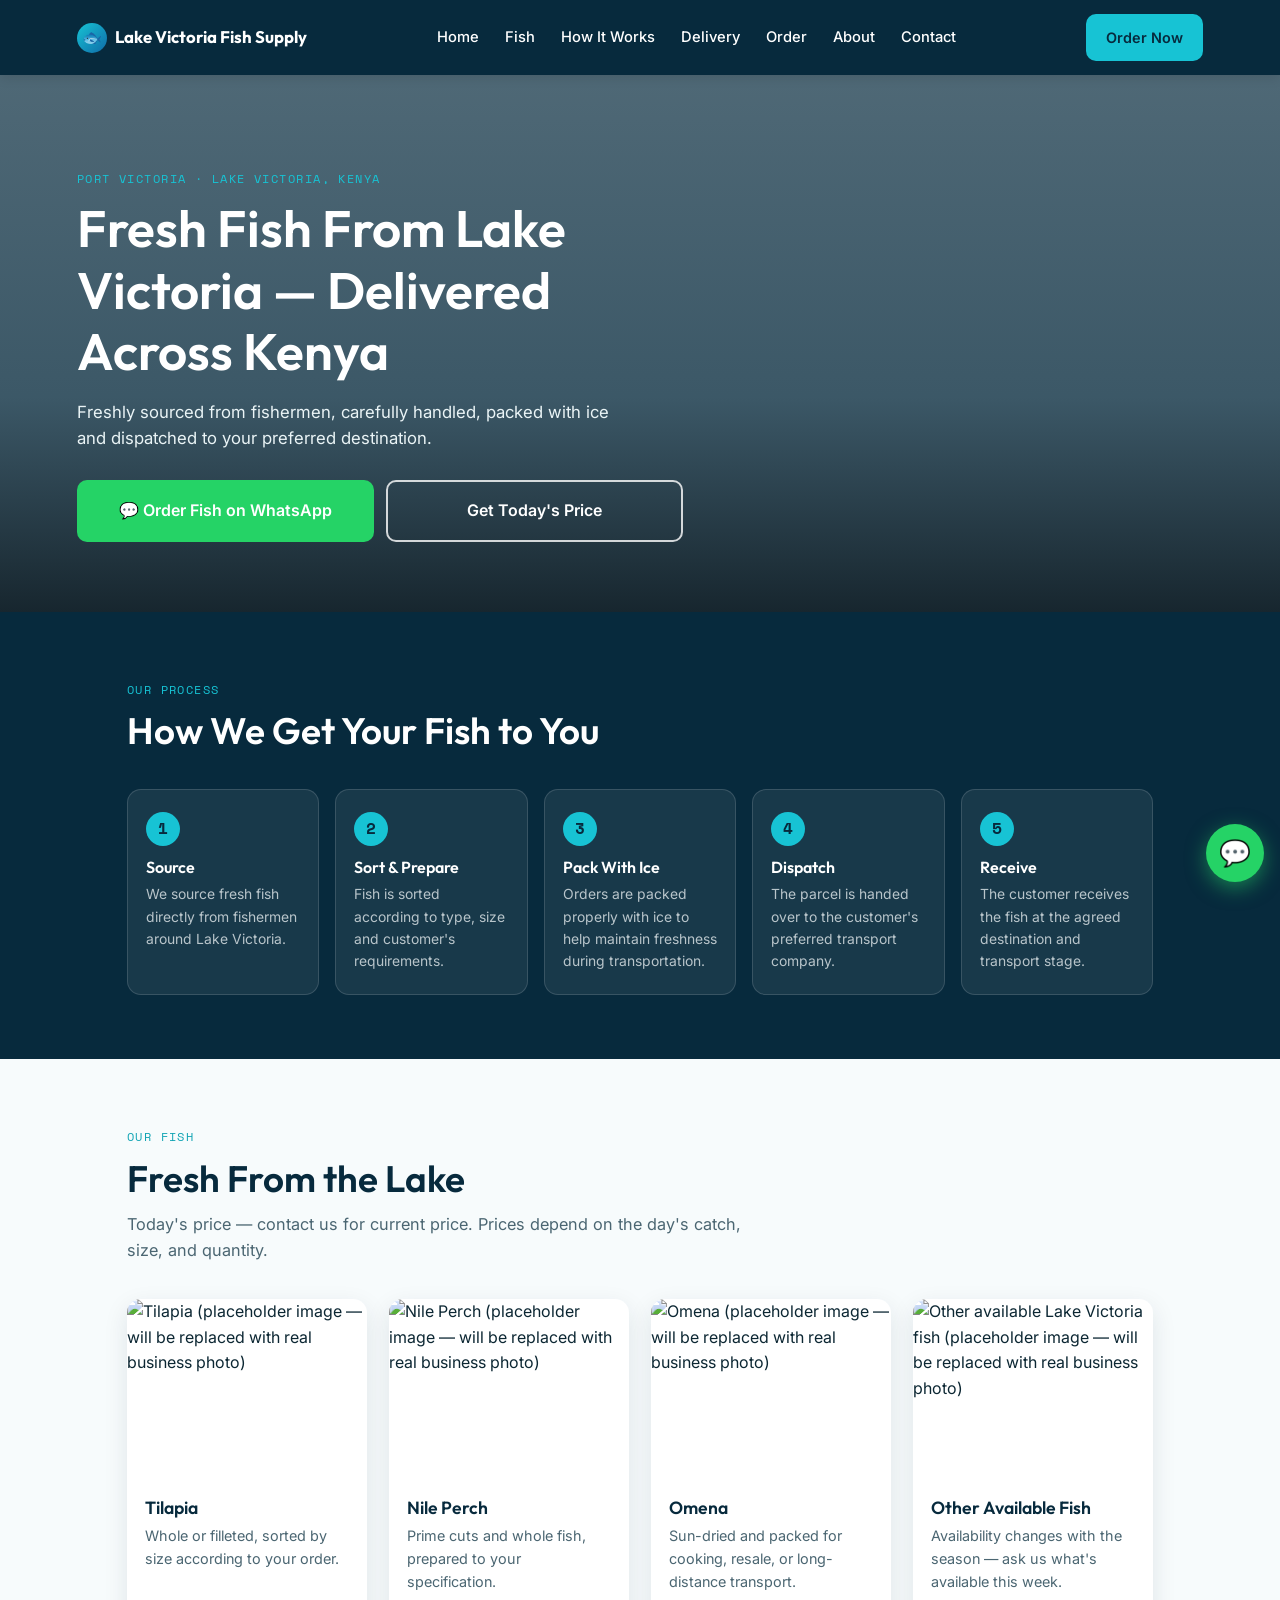
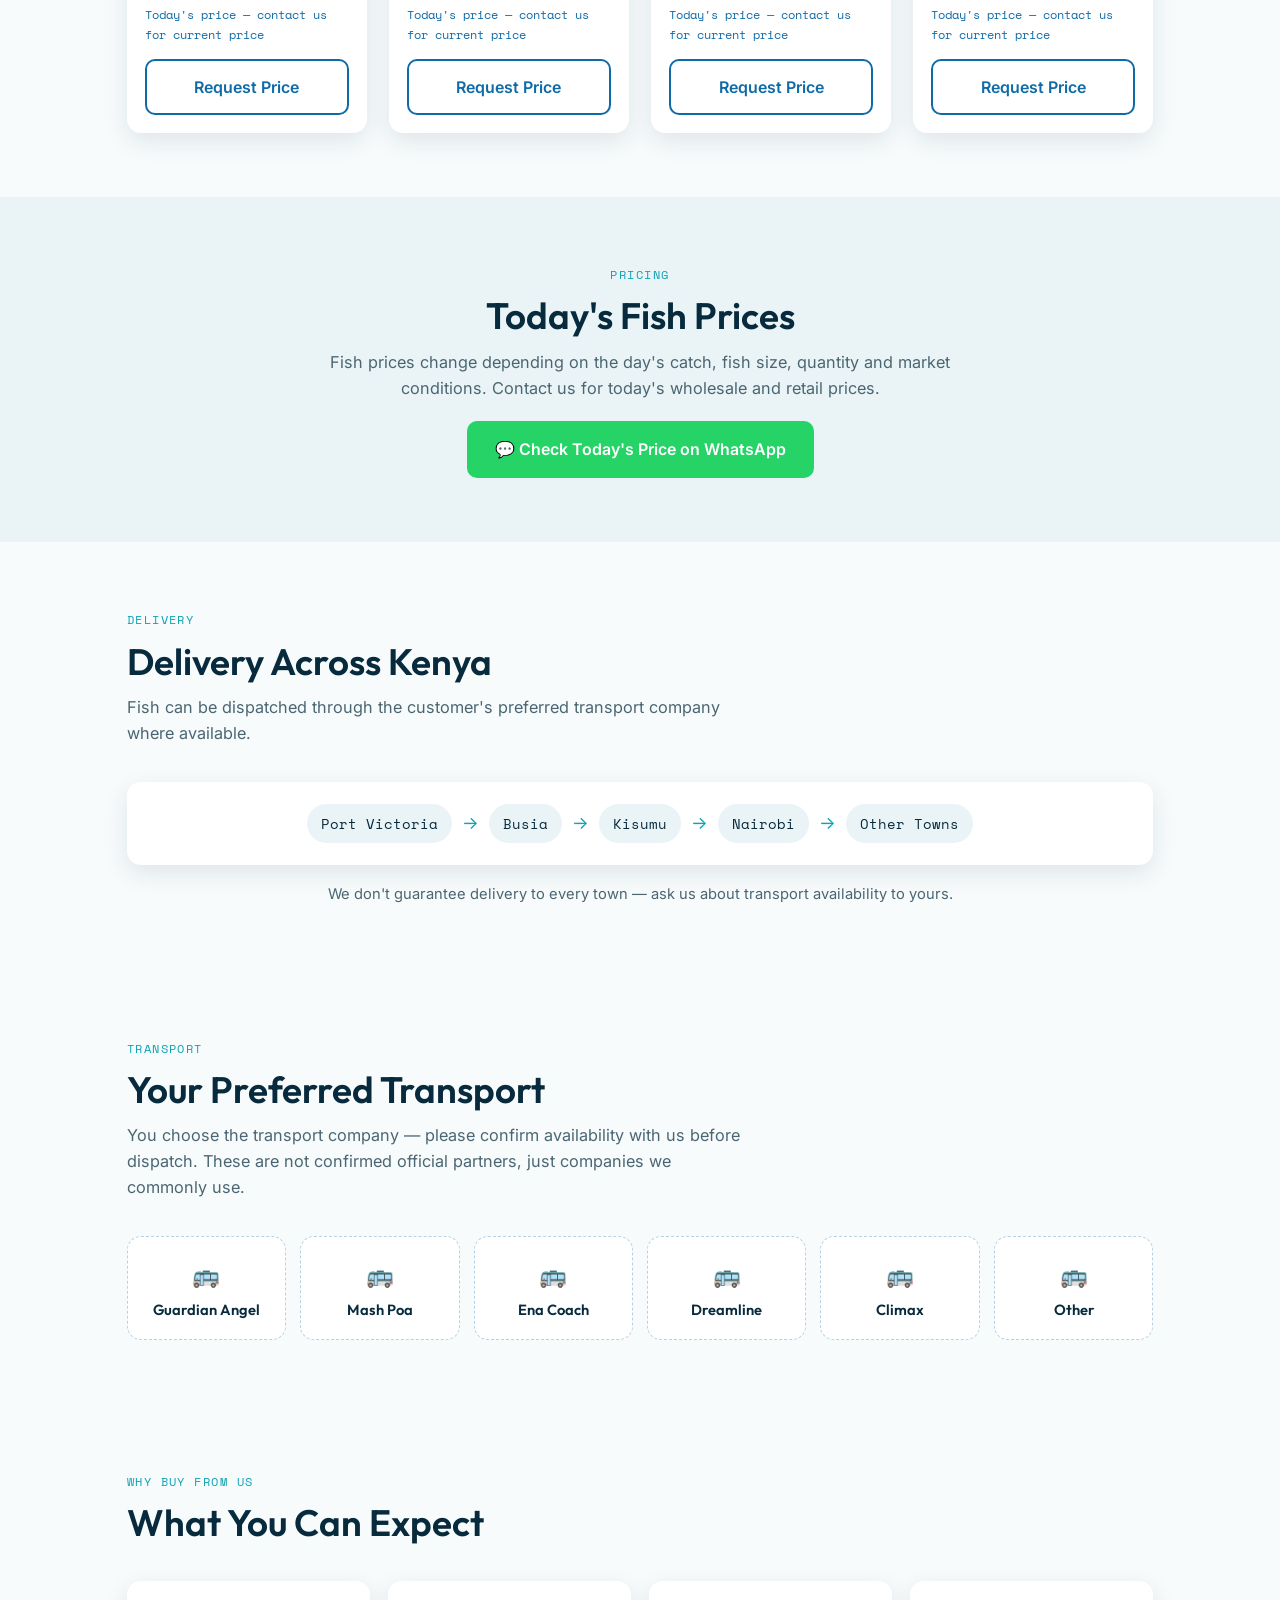
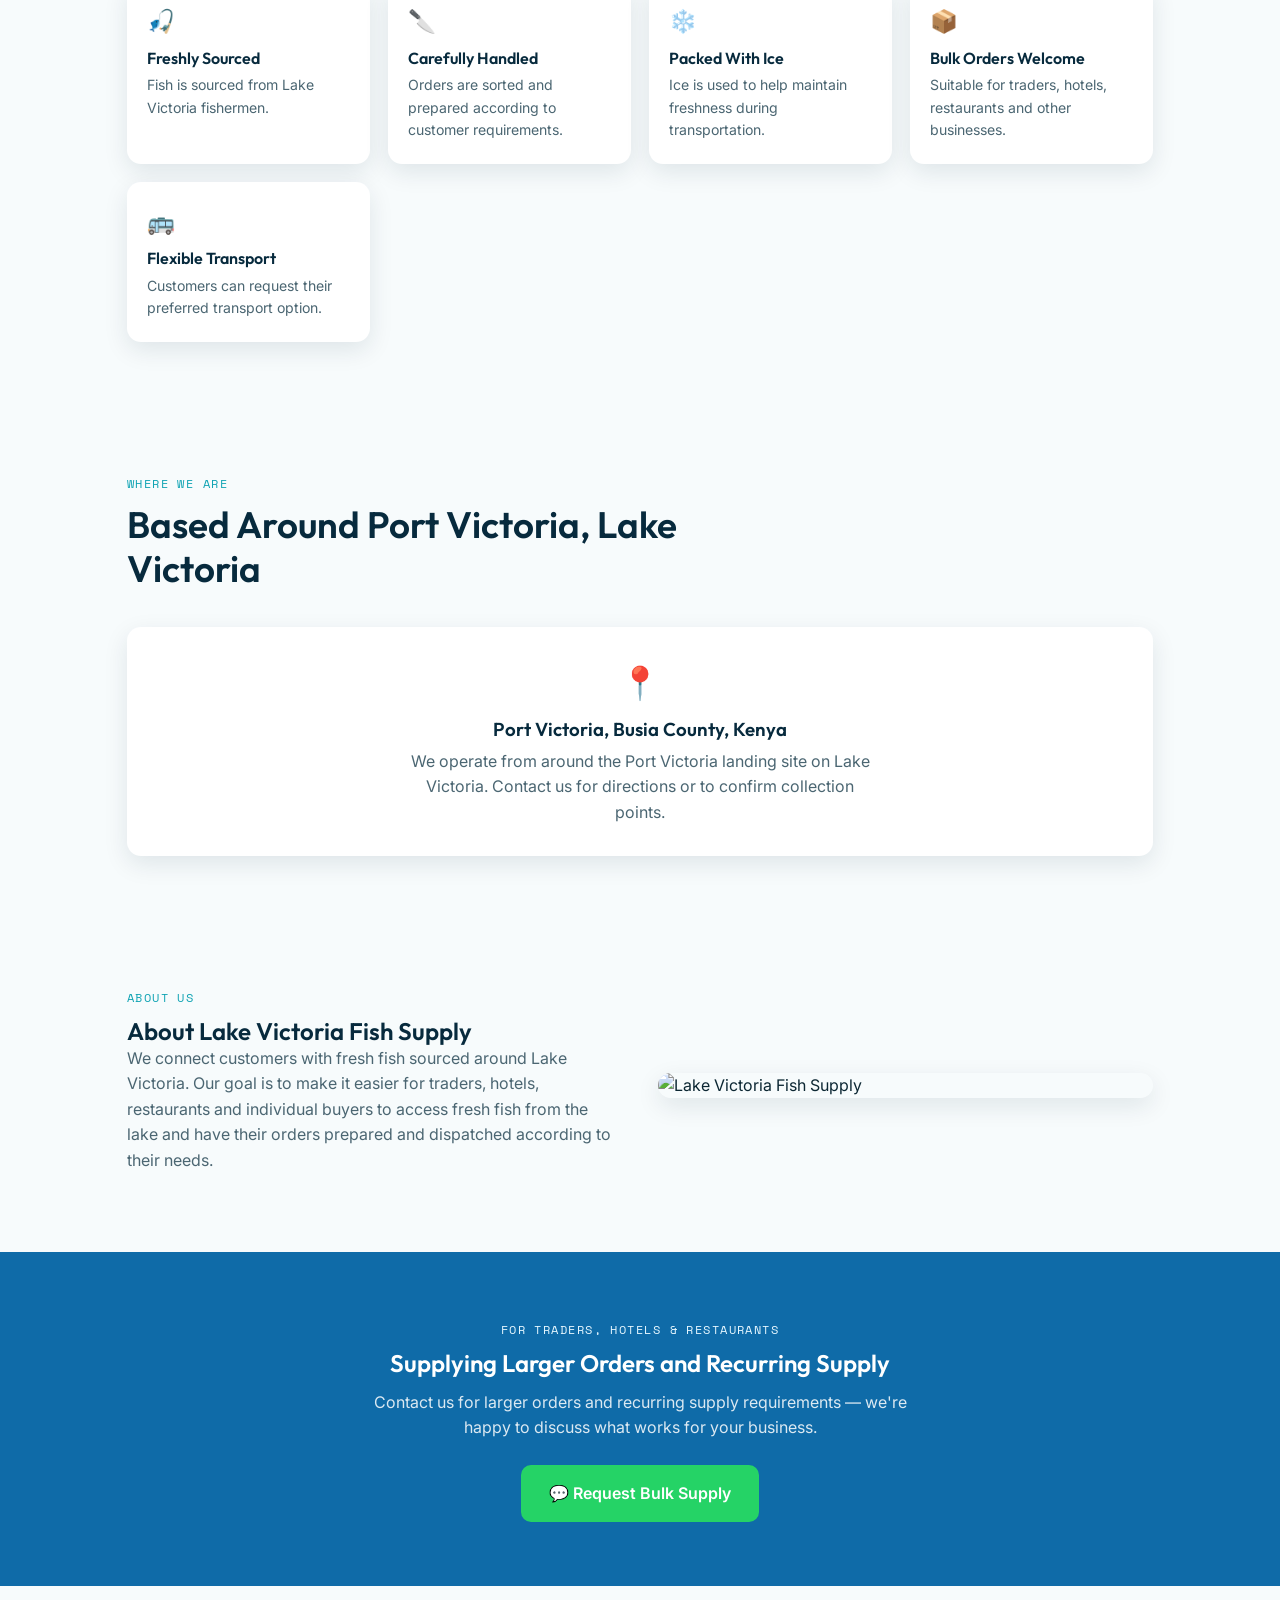
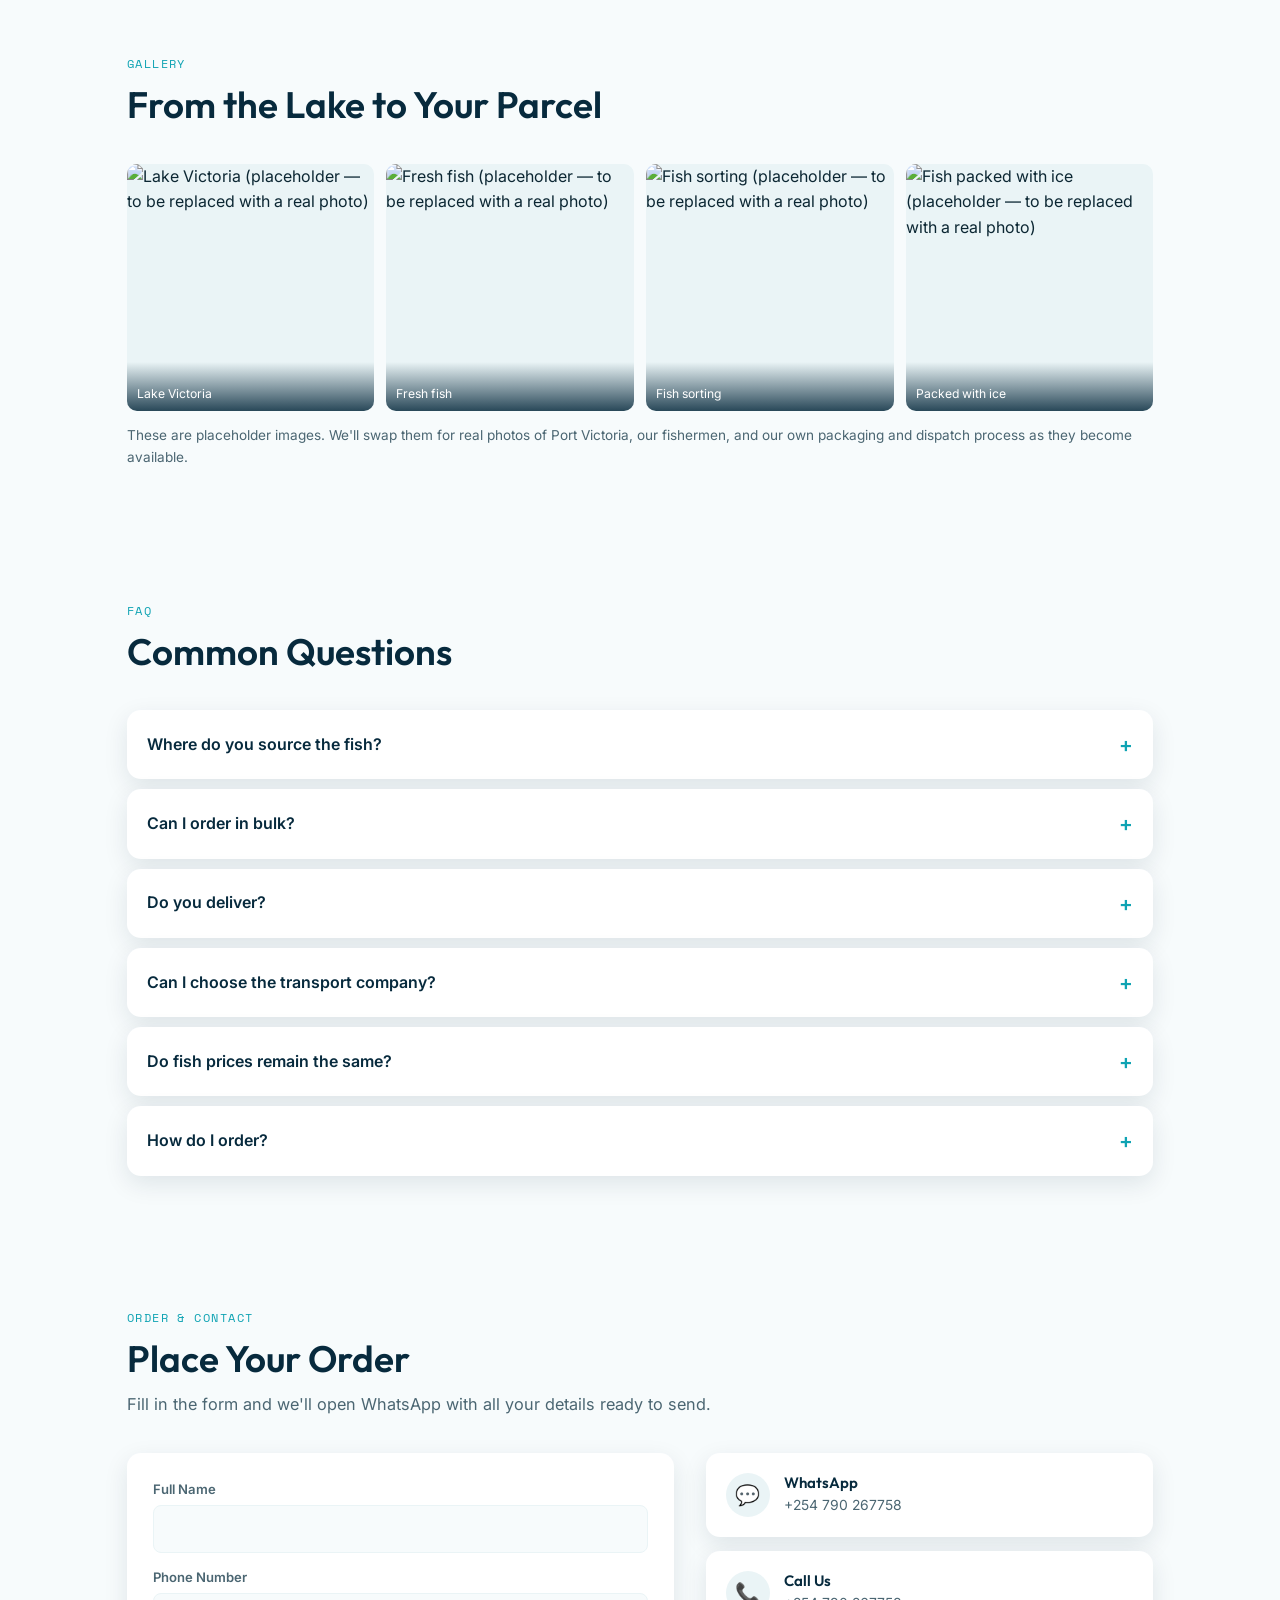
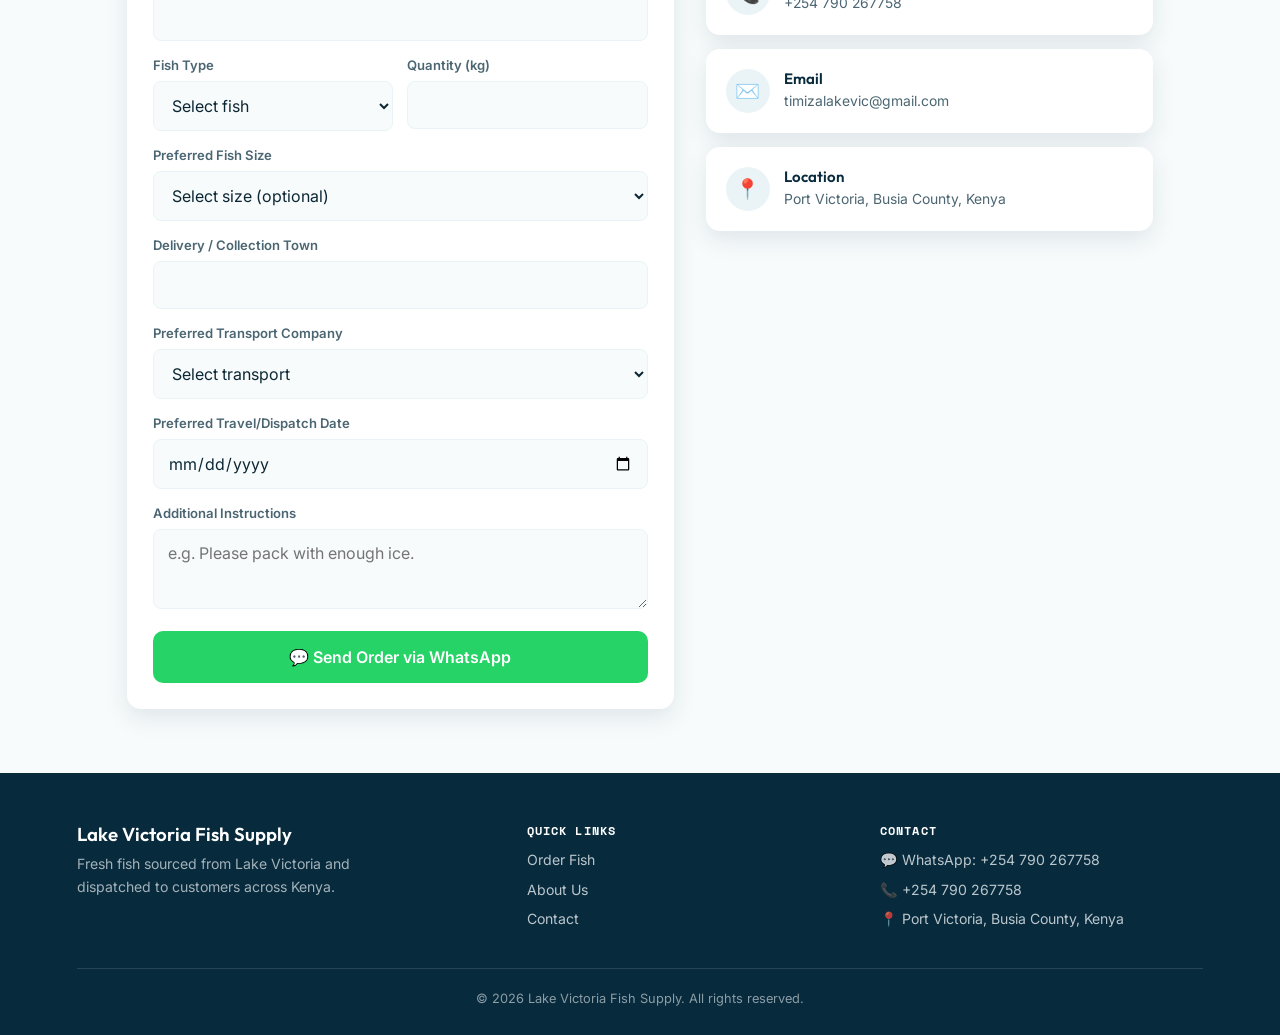
==== index-1.html @ bf79aa71 "Add files via upload" ====
<!DOCTYPE html>
<html lang="en">
<head>
<meta charset="UTF-8">
<meta name="viewport" content="width=device-width, initial-scale=1.0">
<title>Lake Victoria Fish Supply | Fresh Fish Delivered Across Kenya</title>
<meta name="description" content="Fresh fish sourced from Lake Victoria and dispatched to customers, traders, hotels and restaurants across Kenya. Contact us for today's prices and availability.">
<meta name="theme-color" content="#072a3d">
<link rel="preconnect" href="https://fonts.googleapis.com">
<link href="https://fonts.googleapis.com/css2?family=Outfit:wght@500;600;700&family=Inter:wght@400;500;600&family=Space+Mono:wght@400;700&display=swap" rel="stylesheet">
<link rel="stylesheet" href="style.css">
</head>
<body>

<!-- ================= NAV ================= -->
<nav class="nav">
  <a href="#home" class="nav-brand"><span class="logo-mark">🐟</span>Lake Victoria Fish Supply</a>
  <div class="nav-links">
    <a href="#home">Home</a>
    <a href="#fish">Fish</a>
    <a href="#how-it-works">How It Works</a>
    <a href="#delivery">Delivery</a>
    <a href="#order">Order</a>
    <a href="#about">About</a>
    <a href="#contact">Contact</a>
  </div>
  <a href="#order" class="btn btn-primary btn-sm nav-cta">Order Now</a>
  <button class="nav-toggle" aria-label="Open menu">☰</button>
</nav>

<div class="mobile-menu">
  <button class="close-btn" aria-label="Close menu">×</button>
  <a href="#home">Home</a>
  <a href="#fish">Fish</a>
  <a href="#how-it-works">How It Works</a>
  <a href="#delivery">Delivery</a>
  <a href="#order">Order</a>
  <a href="#about">About</a>
  <a href="#contact">Contact</a>
</div>

<!-- ================= HERO ================= -->
<header class="hero" id="home">
  <div class="hero-bg" role="img" aria-label="Fresh fish from Lake Victoria"></div>
  <div class="hero-overlay"></div>
  <div class="hero-content">
    <span class="eyebrow">Port Victoria · Lake Victoria, Kenya</span>
    <h1>Fresh Fish From Lake Victoria — Delivered Across Kenya</h1>
    <p class="sub">Freshly sourced from fishermen, carefully handled, packed with ice and dispatched to your preferred destination.</p>
    <div class="hero-actions">
      <a href="#" class="btn btn-whatsapp" data-wa-message="Hello Lake Victoria Fish Supply, I would like to place an order for fish.">💬 Order Fish on WhatsApp</a>
      <a href="#" class="btn btn-ghost" data-wa-message="Hello Lake Victoria Fish Supply, please share today's fish prices and availability.">Get Today's Price</a>
    </div>
  </div>
</header>

<!-- ================= HOW WE GET YOUR FISH TO YOU ================= -->
<section class="steps-band" id="how-it-works">
  <div class="section">
    <div class="section-head">
      <span class="eyebrow" style="color:#17c3d4">Our Process</span>
      <h2>How We Get Your Fish to You</h2>
    </div>
    <div class="steps-grid">
      <div class="step-card"><span class="step-num mono">1</span><h3>Source</h3><p>We source fresh fish directly from fishermen around Lake Victoria.</p></div>
      <div class="step-card"><span class="step-num mono">2</span><h3>Sort &amp; Prepare</h3><p>Fish is sorted according to type, size and customer's requirements.</p></div>
      <div class="step-card"><span class="step-num mono">3</span><h3>Pack With Ice</h3><p>Orders are packed properly with ice to help maintain freshness during transportation.</p></div>
      <div class="step-card"><span class="step-num mono">4</span><h3>Dispatch</h3><p>The parcel is handed over to the customer's preferred transport company.</p></div>
      <div class="step-card"><span class="step-num mono">5</span><h3>Receive</h3><p>The customer receives the fish at the agreed destination and transport stage.</p></div>
    </div>
  </div>
</section>

<!-- ================= FISH PRODUCTS ================= -->
<section class="section" id="fish">
  <div class="section-head">
    <span class="eyebrow">Our Fish</span>
    <h2>Fresh From the Lake</h2>
    <p>Today's price — contact us for current price. Prices depend on the day's catch, size, and quantity.</p>
  </div>
  <div class="product-grid">

    <article class="product-card">
      <img class="thumb" src="https://commons.wikimedia.org/wiki/Special:FilePath/Tilapia_fish.jpg?width=500" alt="Tilapia (placeholder image — will be replaced with real business photo)" loading="lazy">
      <div class="body">
        <h3>Tilapia</h3>
        <p class="desc">Whole or filleted, sorted by size according to your order.</p>
        <p class="price-note">Today's price — contact us for current price</p>
        <button class="btn btn-outline btn-block" data-request-price="Tilapia">Request Price</button>
      </div>
    </article>

    <article class="product-card">
      <img class="thumb" src="https://images.unsplash.com/photo-1611214774777-3d997a9d0e35?auto=format&fit=crop&w=500&q=70" alt="Nile Perch (placeholder image — will be replaced with real business photo)" loading="lazy">
      <div class="body">
        <h3>Nile Perch</h3>
        <p class="desc">Prime cuts and whole fish, prepared to your specification.</p>
        <p class="price-note">Today's price — contact us for current price</p>
        <button class="btn btn-outline btn-block" data-request-price="Nile Perch">Request Price</button>
      </div>
    </article>

    <article class="product-card">
      <img class="thumb" src="https://images.unsplash.com/photo-1758827986233-6c0259b54fb1?auto=format&fit=crop&w=500&q=70" alt="Omena (placeholder image — will be replaced with real business photo)" loading="lazy">
      <div class="body">
        <h3>Omena</h3>
        <p class="desc">Sun-dried and packed for cooking, resale, or long-distance transport.</p>
        <p class="price-note">Today's price — contact us for current price</p>
        <button class="btn btn-outline btn-block" data-request-price="Omena">Request Price</button>
      </div>
    </article>

    <article class="product-card">
      <img class="thumb" src="https://images.unsplash.com/photo-1554071407-1fb7259a9118?auto=format&fit=crop&w=500&q=70" alt="Other available Lake Victoria fish (placeholder image — will be replaced with real business photo)" loading="lazy">
      <div class="body">
        <h3>Other Available Fish</h3>
        <p class="desc">Availability changes with the season — ask us what's available this week.</p>
        <p class="price-note">Today's price — contact us for current price</p>
        <button class="btn btn-outline btn-block" data-request-price="Other available fish">Request Price</button>
      </div>
    </article>

  </div>
</section>

<!-- ================= TODAY'S PRICE ================= -->
<section class="price-band">
  <div class="section">
    <div class="section-head">
      <span class="eyebrow">Pricing</span>
      <h2>Today's Fish Prices</h2>
      <p>Fish prices change depending on the day's catch, fish size, quantity and market conditions. Contact us for today's wholesale and retail prices.</p>
    </div>
    <a href="#" class="btn btn-whatsapp" data-wa-message="Hello Lake Victoria Fish Supply, please share today's fish prices and availability.">💬 Check Today's Price on WhatsApp</a>
  </div>
</section>

<!-- ================= DELIVERY ================= -->
<section class="section" id="delivery">
  <div class="section-head">
    <span class="eyebrow">Delivery</span>
    <h2>Delivery Across Kenya</h2>
    <p>Fish can be dispatched through the customer's preferred transport company where available.</p>
  </div>
  <div class="route-strip">
    <span class="town">Port Victoria</span><span class="arrow">→</span>
    <span class="town">Busia</span><span class="arrow">→</span>
    <span class="town">Kisumu</span><span class="arrow">→</span>
    <span class="town">Nairobi</span><span class="arrow">→</span>
    <span class="town">Other Towns</span>
  </div>
  <p style="text-align:center; color:var(--ink-soft); font-size:0.92rem;">We don't guarantee delivery to every town — ask us about transport availability to yours.</p>
</section>

<!-- ================= TRANSPORT ================= -->
<section class="section">
  <div class="section-head">
    <span class="eyebrow">Transport</span>
    <h2>Your Preferred Transport</h2>
    <p>You choose the transport company — please confirm availability with us before dispatch. These are not confirmed official partners, just companies we commonly use.</p>
  </div>
  <div class="transport-grid">
    <div class="transport-card"><div class="icon">🚌</div><h4>Guardian Angel</h4></div>
    <div class="transport-card"><div class="icon">🚌</div><h4>Mash Poa</h4></div>
    <div class="transport-card"><div class="icon">🚌</div><h4>Ena Coach</h4></div>
    <div class="transport-card"><div class="icon">🚌</div><h4>Dreamline</h4></div>
    <div class="transport-card"><div class="icon">🚌</div><h4>Climax</h4></div>
    <div class="transport-card"><div class="icon">🚌</div><h4>Other</h4></div>
  </div>
</section>

<!-- ================= WHY BUY FROM US ================= -->
<section class="section">
  <div class="section-head">
    <span class="eyebrow">Why Buy From Us</span>
    <h2>What You Can Expect</h2>
  </div>
  <div class="why-grid">
    <div class="why-card"><div class="icon">🎣</div><h3>Freshly Sourced</h3><p>Fish is sourced from Lake Victoria fishermen.</p></div>
    <div class="why-card"><div class="icon">🔪</div><h3>Carefully Handled</h3><p>Orders are sorted and prepared according to customer requirements.</p></div>
    <div class="why-card"><div class="icon">❄️</div><h3>Packed With Ice</h3><p>Ice is used to help maintain freshness during transportation.</p></div>
    <div class="why-card"><div class="icon">📦</div><h3>Bulk Orders Welcome</h3><p>Suitable for traders, hotels, restaurants and other businesses.</p></div>
    <div class="why-card"><div class="icon">🚌</div><h3>Flexible Transport</h3><p>Customers can request their preferred transport option.</p></div>
  </div>
</section>

<!-- ================= LOCATION ================= -->
<section class="section">
  <div class="section-head">
    <span class="eyebrow">Where We Are</span>
    <h2>Based Around Port Victoria, Lake Victoria</h2>
  </div>
  <div class="location-box">
    <div class="icon">📍</div>
    <h3>Port Victoria, Busia County, Kenya</h3>
    <p>We operate from around the Port Victoria landing site on Lake Victoria. Contact us for directions or to confirm collection points.</p>
  </div>
</section>

<!-- ================= ABOUT ================= -->
<section class="section" id="about">
  <div class="about-grid">
    <div>
      <span class="eyebrow">About Us</span>
      <h2>About Lake Victoria Fish Supply</h2>
      <div class="about-copy">
        <p>We connect customers with fresh fish sourced around Lake Victoria. Our goal is to make it easier for traders, hotels, restaurants and individual buyers to access fresh fish from the lake and have their orders prepared and dispatched according to their needs.</p>
      </div>
    </div>
    <img src="images/about-photo.jpg" alt="Lake Victoria Fish Supply" loading="lazy">
  </div>
</section>

<!-- ================= TRUST / BULK ================= -->
<section class="trust-band">
  <div class="section">
    <span class="eyebrow" style="color:#e6f7ff">For Traders, Hotels &amp; Restaurants</span>
    <h2>Supplying Larger Orders and Recurring Supply</h2>
    <p>Contact us for larger orders and recurring supply requirements — we're happy to discuss what works for your business.</p>
    <a href="#" class="btn btn-whatsapp" data-wa-message="Hello Lake Victoria Fish Supply, I am interested in placing a bulk/wholesale order. Please share details on availability and pricing.">💬 Request Bulk Supply</a>
  </div>
</section>

<!-- ================= GALLERY ================= -->
<section class="section" id="gallery">
  <div class="section-head">
    <span class="eyebrow">Gallery</span>
    <h2>From the Lake to Your Parcel</h2>
  </div>
  <div class="gallery-grid">
    <div class="gallery-item"><img src="https://images.unsplash.com/photo-1611214774777-3d997a9d0e35?auto=format&fit=crop&w=400&q=70" alt="Lake Victoria (placeholder — to be replaced with a real photo)" loading="lazy"><span class="gallery-cap">Lake Victoria</span></div>
    <div class="gallery-item"><img src="https://images.unsplash.com/photo-1563557908-b7787229f123?auto=format&fit=crop&w=400&q=70" alt="Fresh fish (placeholder — to be replaced with a real photo)" loading="lazy"><span class="gallery-cap">Fresh fish</span></div>
    <div class="gallery-item"><img src="https://images.unsplash.com/photo-1554071407-1fb7259a9118?auto=format&fit=crop&w=400&q=70" alt="Fish sorting (placeholder — to be replaced with a real photo)" loading="lazy"><span class="gallery-cap">Fish sorting</span></div>
    <div class="gallery-item"><img src="https://images.unsplash.com/photo-1758827986233-6c0259b54fb1?auto=format&fit=crop&w=400&q=70" alt="Fish packed with ice (placeholder — to be replaced with a real photo)" loading="lazy"><span class="gallery-cap">Packed with ice</span></div>
  </div>
  <p class="gallery-note">These are placeholder images. We'll swap them for real photos of Port Victoria, our fishermen, and our own packaging and dispatch process as they become available.</p>
</section>

<!-- ================= FAQ ================= -->
<section class="section">
  <div class="section-head">
    <span class="eyebrow">FAQ</span>
    <h2>Common Questions</h2>
  </div>
  <div class="faq-list">
    <details class="faq-item">
      <summary>Where do you source the fish?</summary>
      <p class="faq-answer">Fish is sourced around Lake Victoria, including the Port Victoria area.</p>
    </details>
    <details class="faq-item">
      <summary>Can I order in bulk?</summary>
      <p class="faq-answer">Yes. Contact us to discuss availability and current pricing.</p>
    </details>
    <details class="faq-item">
      <summary>Do you deliver?</summary>
      <p class="faq-answer">Orders can be dispatched using available transport options. Confirm the transport route before ordering.</p>
    </details>
    <details class="faq-item">
      <summary>Can I choose the transport company?</summary>
      <p class="faq-answer">Yes. Customers can request their preferred transport company, subject to availability.</p>
    </details>
    <details class="faq-item">
      <summary>Do fish prices remain the same?</summary>
      <p class="faq-answer">No. Prices can change depending on the day's catch, fish size, quantity and market conditions.</p>
    </details>
    <details class="faq-item">
      <summary>How do I order?</summary>
      <p class="faq-answer">Fill in the order form or contact us directly through WhatsApp.</p>
    </details>
  </div>
</section>

<!-- ================= ORDER FORM & CONTACT ================= -->
<section class="section" id="order">
  <div class="section-head">
    <span class="eyebrow">Order &amp; Contact</span>
    <h2>Place Your Order</h2>
    <p>Fill in the form and we'll open WhatsApp with all your details ready to send.</p>
  </div>
  <div class="contact-wrap" id="contact">

    <form class="order-form" id="orderForm" aria-label="Fish order form">
      <div><label for="fullName">Full Name</label><input type="text" id="fullName" name="fullName" required></div>
      <div><label for="phone">Phone Number</label><input type="tel" id="phone" name="phone" required></div>
      <div class="form-row two">
        <div>
          <label for="fishType">Fish Type</label>
          <select id="fishType" name="fishType" required>
            <option value="">Select fish</option>
            <option>Tilapia</option>
            <option>Nile Perch</option>
            <option>Omena</option>
            <option>Other</option>
          </select>
        </div>
        <div><label for="quantity">Quantity (kg)</label><input type="number" id="quantity" name="quantity" min="1" required></div>
      </div>
      <div>
        <label for="size">Preferred Fish Size</label>
        <select id="size" name="size">
          <option value="">Select size (optional)</option>
          <option>Small</option>
          <option>Medium</option>
          <option>Large</option>
          <option>Mixed</option>
        </select>
      </div>
      <div><label for="town">Delivery / Collection Town</label><input type="text" id="town" name="town" required></div>
      <div>
        <label for="transport">Preferred Transport Company</label>
        <select id="transport" name="transport">
          <option value="">Select transport</option>
          <option>Guardian Angel</option>
          <option>Mash Poa</option>
          <option>Ena Coach</option>
          <option>Dreamline</option>
          <option>Climax</option>
          <option>Other</option>
        </select>
      </div>
      <div><label for="dispatchDate">Preferred Travel/Dispatch Date</label><input type="date" id="dispatchDate" name="dispatchDate"></div>
      <div><label for="notes">Additional Instructions</label><textarea id="notes" name="notes" placeholder="e.g. Please pack with enough ice."></textarea></div>
      <button type="submit" class="btn btn-whatsapp btn-block">💬 Send Order via WhatsApp</button>
      <div class="form-msg" id="formMsg" role="status"></div>
    </form>

    <div class="contact-side">
      <a class="contact-card whatsapp" href="https://wa.me/254790267758" target="_blank" rel="noopener">
        <div class="icon">💬</div>
        <div><h4>WhatsApp</h4><p>+254 790 267758</p></div>
      </a>
      <a class="contact-card" href="tel:+254790267758">
        <div class="icon">📞</div>
        <div><h4>Call Us</h4><p>+254 790 267758</p></div>
      </a>
      <a class="contact-card" href="mailto:timizalakevic@gmail.com">
        <div class="icon">✉️</div>
        <div><h4>Email</h4><p>timizalakevic@gmail.com</p></div>
      </a>
      <div class="contact-card">
        <div class="icon">📍</div>
        <div><h4>Location</h4><p>Port Victoria, Busia County, Kenya</p></div>
      </div>
    </div>

  </div>
</section>

<!-- ================= FOOTER ================= -->
<footer>
  <div class="footer-grid">
    <div class="footer-brand">
      <h3>Lake Victoria Fish Supply</h3>
      <p>Fresh fish sourced from Lake Victoria and dispatched to customers across Kenya.</p>
    </div>
    <div class="footer-col">
      <h4>Quick Links</h4>
      <a href="#order">Order Fish</a>
      <a href="#about">About Us</a>
      <a href="#contact">Contact</a>
    </div>
    <div class="footer-col">
      <h4>Contact</h4>
      <p>💬 WhatsApp: +254 790 267758</p>
      <p>📞 +254 790 267758</p>
      <p>📍 Port Victoria, Busia County, Kenya</p>
    </div>
  </div>
  <div class="footer-bottom">&copy; 2026 Lake Victoria Fish Supply. All rights reserved.</div>
</footer>

<a class="fab-whatsapp" href="#" data-wa-message="Hello Lake Victoria Fish Supply, I would like to enquire about today's fish prices and availability." aria-label="Chat on WhatsApp">💬</a>

<script src="script.js"></script>
</body>
</html>
---- style.css ----
/* ===========================================================
   Lake Victoria Fish Supply — v3
   Focus: trustworthy, mobile-first, minimal animation,
   every button leads somewhere real (WhatsApp/tel/mailto).
   Palette: --navy (deep water) --blue (primary) --aqua (accent)
            --ice (background) --mist (panel) --ink (text)
=========================================================== */

:root {
  --navy: #072a3d;
  --blue: #0f6ba8;
  --aqua: #17c3d4;
  --aqua-dark: #0fa3b3;
  --ice: #f7fbfc;
  --mist: #eaf4f6;
  --ink: #0c2733;
  --ink-soft: #4b6672;
  --white: #ffffff;
  --whatsapp: #25D366;
  --radius: 14px;
  --shadow: 0 8px 24px rgba(7, 42, 61, 0.1);
}

* { margin: 0; padding: 0; box-sizing: border-box; }
html { scroll-behavior: smooth; }
body { font-family: 'Inter', sans-serif; color: var(--ink); background: var(--ice); line-height: 1.6; overflow-x: hidden; }

h1, h2, h3, h4 { font-family: 'Outfit', sans-serif; font-weight: 600; color: var(--navy); line-height: 1.2; }
a { color: inherit; text-decoration: none; }
img { max-width: 100%; display: block; }
button { font-family: inherit; cursor: pointer; border: none; }
ul { list-style: none; }

.mono { font-family: 'Space Mono', monospace; }
.eyebrow {
  font-family: 'Space Mono', monospace; font-size: 0.75rem; letter-spacing: 0.12em;
  text-transform: uppercase; color: var(--aqua-dark); display: inline-block; margin-bottom: 10px;
}

.section { padding: 64px 6vw; max-width: 1180px; margin: 0 auto; }
.section-head { max-width: 620px; margin-bottom: 36px; }
.section-head h2 { font-size: clamp(1.6rem, 4vw, 2.3rem); }
.section-head p { color: var(--ink-soft); margin-top: 10px; font-size: 1.02rem; }

a:focus-visible, button:focus-visible, input:focus-visible, textarea:focus-visible, select:focus-visible {
  outline: 3px solid var(--aqua); outline-offset: 3px;
}

/* ---------- Buttons — large, tappable ---------- */
.btn {
  display: inline-flex; align-items: center; justify-content: center; gap: 8px;
  padding: 16px 28px; border-radius: 10px; font-weight: 600; font-size: 1rem;
  min-height: 52px; transition: background 0.2s ease, transform 0.15s ease;
}
.btn:active { transform: scale(0.98); }
.btn-whatsapp { background: var(--whatsapp); color: var(--white); }
.btn-whatsapp:hover { background: #1eb559; }
.btn-primary { background: var(--aqua); color: var(--navy); }
.btn-primary:hover { background: var(--aqua-dark); color: var(--white); }
.btn-ghost { background: transparent; color: var(--white); border: 2px solid rgba(255,255,255,0.8); }
.btn-ghost:hover { background: rgba(255,255,255,0.12); }
.btn-outline { background: transparent; color: var(--blue); border: 2px solid var(--blue); }
.btn-outline:hover { background: var(--blue); color: var(--white); }
.btn-block { width: 100%; }
.btn-sm { padding: 12px 20px; font-size: 0.9rem; min-height: 44px; }

/* ---------- Nav ---------- */
.nav {
  position: sticky; top: 0; left: 0; right: 0; z-index: 100;
  display: flex; align-items: center; justify-content: space-between;
  padding: 14px 6vw; background: var(--navy); box-shadow: 0 2px 12px rgba(0,0,0,0.12);
}
.nav-brand { font-family: 'Outfit', sans-serif; font-weight: 700; color: var(--white); font-size: 1.05rem; display: flex; align-items: center; gap: 8px; }
.nav-brand .logo-mark {
  width: 30px; height: 30px; border-radius: 50%; background: linear-gradient(135deg, var(--aqua), var(--blue));
  display: flex; align-items: center; justify-content: center; font-size: 1rem; flex-shrink: 0;
}
.nav-links { display: none; gap: 26px; align-items: center; }
.nav-links a { color: var(--white); font-size: 0.92rem; font-weight: 500; }
.nav-links a:hover { color: var(--aqua); }
.nav-cta { display: none; }
.nav-toggle { background: none; color: var(--white); font-size: 1.7rem; line-height: 1; padding: 4px 8px; }
@media (min-width: 900px) {
  .nav-links { display: flex; }
  .nav-cta { display: inline-flex; }
  .nav-toggle { display: none; }
}
.mobile-menu {
  position: fixed; inset: 0; background: var(--navy); z-index: 99;
  display: flex; flex-direction: column; align-items: center; justify-content: center; gap: 26px;
  transform: translateY(-100%); transition: transform 0.3s ease;
}
.mobile-menu.open { transform: translateY(0); }
.mobile-menu a { color: var(--white); font-size: 1.35rem; font-family: 'Outfit', sans-serif; }
.mobile-menu .close-btn { position: absolute; top: 18px; right: 6vw; background: none; color: var(--white); font-size: 2rem; padding: 6px 10px; }

/* ---------- Hero ---------- */
.hero { position: relative; color: var(--white); overflow: hidden; }
.hero-bg {
  position: absolute; inset: 0;
  background-image: url('https://images.unsplash.com/photo-1611214774777-3d997a9d0e35?auto=format&fit=crop&w=1400&q=70');
  background-size: cover; background-position: center;
}
.hero-overlay { position: absolute; inset: 0; background: linear-gradient(180deg, rgba(7,42,61,0.7) 0%, rgba(7,42,61,0.78) 60%, rgba(4,20,29,0.92) 100%); }
.hero-content { position: relative; z-index: 2; padding: 90px 6vw 70px; max-width: 760px; }
.hero-content .eyebrow { color: var(--aqua); }
.hero-content h1 { color: var(--white); font-size: clamp(2rem, 5.4vw, 3.2rem); margin-bottom: 16px; }
.hero-content .sub { font-size: 1.05rem; max-width: 560px; color: var(--mist); margin-bottom: 28px; }
.hero-actions { display: flex; flex-wrap: wrap; gap: 12px; }
.hero-actions .btn { flex: 1 1 220px; }

/* ---------- About ---------- */
.about-grid { display: grid; gap: 36px; }
@media (min-width: 850px) { .about-grid { grid-template-columns: 1fr 1fr; align-items: center; } }
.about-grid img { border-radius: var(--radius); box-shadow: var(--shadow); }
.about-copy p { color: var(--ink-soft); margin-bottom: 14px; }
.note-box {
  background: var(--mist); border-left: 4px solid var(--aqua); border-radius: 8px;
  padding: 14px 16px; font-size: 0.88rem; color: var(--ink-soft); margin-top: 16px;
}

/* ---------- Process steps ---------- */
.steps-band { background: var(--navy); color: var(--white); }
.steps-band .section-head h2 { color: var(--white); }
.steps-band .section-head p { color: rgba(247,251,252,0.75); }
.steps-grid { display: grid; grid-template-columns: 1fr; gap: 16px; }
@media (min-width: 800px) { .steps-grid { grid-template-columns: repeat(5, 1fr); } }
.step-card { background: rgba(255,255,255,0.07); border: 1px solid rgba(255,255,255,0.14); border-radius: var(--radius); padding: 22px 18px; }
.step-card .step-num {
  width: 34px; height: 34px; border-radius: 50%; background: var(--aqua); color: var(--navy);
  display: flex; align-items: center; justify-content: center; font-weight: 700; margin-bottom: 12px; font-family: 'Space Mono', monospace;
}
.step-card h3 { color: var(--white); font-size: 1rem; margin-bottom: 6px; }
.step-card p { color: rgba(247,251,252,0.72); font-size: 0.87rem; }

/* ---------- Products ---------- */
.product-grid { display: grid; grid-template-columns: 1fr; gap: 22px; }
@media (min-width: 700px) { .product-grid { grid-template-columns: repeat(2, 1fr); } }
@media (min-width: 980px) { .product-grid { grid-template-columns: repeat(4, 1fr); } }
.product-card { background: var(--white); border-radius: var(--radius); box-shadow: var(--shadow); overflow: hidden; display: flex; flex-direction: column; }
.product-card .thumb { width: 100%; aspect-ratio: 4/3; object-fit: cover; }
.product-card .body { padding: 18px; display: flex; flex-direction: column; flex-grow: 1; }
.product-card h3 { font-size: 1.1rem; margin-bottom: 6px; }
.product-card .desc { color: var(--ink-soft); font-size: 0.9rem; margin-bottom: 12px; flex-grow: 1; }
.product-card .price-note { font-family: 'Space Mono', monospace; font-size: 0.78rem; color: var(--blue); margin-bottom: 14px; }

/* ---------- Today's price band ---------- */
.price-band { background: var(--mist); text-align: center; }
.price-band .section-head { max-width: 640px; margin: 0 auto 20px; }
.price-band .section { text-align: center; }

/* ---------- Delivery ---------- */
.route-strip {
  display: flex; flex-wrap: wrap; align-items: center; gap: 10px; justify-content: center;
  background: var(--white); border-radius: var(--radius); box-shadow: var(--shadow); padding: 22px; margin-bottom: 18px;
}
.route-strip span.town { font-family: 'Space Mono', monospace; font-size: 0.9rem; color: var(--navy); background: var(--mist); padding: 8px 14px; border-radius: 999px; }
.route-strip span.arrow { color: var(--aqua-dark); font-size: 1.1rem; }

/* ---------- Transport ---------- */
.transport-grid { display: grid; grid-template-columns: repeat(auto-fit, minmax(150px, 1fr)); gap: 14px; }
.transport-card { background: var(--white); border: 1.5px dashed rgba(15,107,168,0.3); border-radius: var(--radius); padding: 20px 14px; text-align: center; }
.transport-card .icon { font-size: 1.4rem; margin-bottom: 8px; }
.transport-card h4 { font-size: 0.92rem; }

/* ---------- Why buy from us ---------- */
.why-grid { display: grid; grid-template-columns: repeat(auto-fit, minmax(210px, 1fr)); gap: 18px; }
.why-card { background: var(--white); border-radius: var(--radius); box-shadow: var(--shadow); padding: 22px 20px; }
.why-card .icon { font-size: 1.4rem; margin-bottom: 10px; }
.why-card h3 { font-size: 1rem; margin-bottom: 6px; }
.why-card p { color: var(--ink-soft); font-size: 0.88rem; }

/* ---------- Location ---------- */
.location-box {
  background: var(--white); border-radius: var(--radius); box-shadow: var(--shadow);
  padding: 30px; text-align: center;
}
.location-box .icon { font-size: 2rem; margin-bottom: 10px; }
.location-box p { color: var(--ink-soft); max-width: 480px; margin: 8px auto 0; }

/* ---------- Trust / bulk ---------- */
.trust-band { background: var(--blue); color: var(--white); text-align: center; }
.trust-band h2 { color: var(--white); }
.trust-band p { color: rgba(255,255,255,0.85); max-width: 560px; margin: 12px auto 24px; }

/* ---------- Gallery ---------- */
.gallery-grid { display: grid; grid-template-columns: repeat(2, 1fr); gap: 12px; }
@media (min-width: 700px) { .gallery-grid { grid-template-columns: repeat(4, 1fr); } }
.gallery-item { border-radius: 10px; overflow: hidden; position: relative; background: var(--mist); }
.gallery-item img { width: 100%; aspect-ratio: 1/1; object-fit: cover; }
.gallery-cap {
  position: absolute; bottom: 0; left: 0; right: 0;
  background: linear-gradient(180deg, transparent, rgba(7,42,61,0.85));
  color: var(--white); font-size: 0.76rem; padding: 22px 10px 8px;
}
.gallery-note { margin-top: 14px; font-size: 0.85rem; color: var(--ink-soft); }

/* ---------- FAQ ---------- */
.faq-list { display: grid; gap: 10px; }
.faq-item { background: var(--white); border-radius: var(--radius); box-shadow: var(--shadow); overflow: hidden; }
.faq-item summary {
  padding: 18px 20px; font-weight: 600; color: var(--navy); cursor: pointer;
  list-style: none; display: flex; justify-content: space-between; align-items: center; gap: 10px;
}
.faq-item summary::-webkit-details-marker { display: none; }
.faq-item summary::after { content: "+"; font-size: 1.3rem; color: var(--aqua-dark); flex-shrink: 0; }
.faq-item[open] summary::after { content: "–"; }
.faq-item .faq-answer { padding: 0 20px 18px; color: var(--ink-soft); font-size: 0.92rem; }

/* ---------- Order form ---------- */
.contact-wrap { display: grid; gap: 32px; }
@media (min-width: 950px) { .contact-wrap { grid-template-columns: 1.1fr 0.9fr; } }
.order-form { background: var(--white); border-radius: var(--radius); box-shadow: var(--shadow); padding: 26px; display: grid; gap: 14px; }
.form-row { display: grid; gap: 14px; }
@media (min-width: 560px) { .form-row.two { grid-template-columns: 1fr 1fr; } }
label { font-size: 0.82rem; font-weight: 600; color: var(--ink-soft); margin-bottom: 5px; display: block; }
input, select, textarea {
  width: 100%; padding: 13px 14px; border: 1.5px solid var(--mist); border-radius: 8px;
  font-family: inherit; font-size: 1rem; background: var(--ice); color: var(--ink);
}
input:focus, select:focus, textarea:focus { border-color: var(--aqua); outline: none; }
textarea { resize: vertical; min-height: 80px; }
.form-msg { margin-top: 8px; font-size: 0.9rem; padding: 12px 14px; border-radius: 8px; display: none; }
.form-msg.show { display: block; }
.form-msg.success { background: rgba(23,195,212,0.14); color: var(--navy); }
.form-msg.error { background: rgba(220,60,60,0.1); color: #a53434; }

.contact-side { display: flex; flex-direction: column; gap: 14px; }
.contact-card { background: var(--white); border-radius: var(--radius); box-shadow: var(--shadow); padding: 20px; display: flex; align-items: center; gap: 14px; }
.contact-card .icon { width: 44px; height: 44px; border-radius: 50%; background: var(--mist); display: flex; align-items: center; justify-content: center; font-size: 1.25rem; color: var(--blue); flex-shrink: 0; }
.contact-card h4 { font-size: 0.94rem; margin-bottom: 2px; }
.contact-card p { font-size: 0.87rem; color: var(--ink-soft); }
.contact-card.whatsapp .icon { color: var(--whatsapp); }

/* ---------- Floating WhatsApp button ---------- */
.fab-whatsapp {
  position: fixed; bottom: 18px; right: 16px; z-index: 90;
  width: 58px; height: 58px; border-radius: 50%; background: var(--whatsapp); color: var(--white);
  display: flex; align-items: center; justify-content: center; font-size: 1.6rem;
  box-shadow: 0 6px 20px rgba(37,211,102,0.5);
}

/* ---------- Footer ---------- */
footer { background: var(--navy); color: rgba(247,251,252,0.85); padding: 50px 6vw 26px; }
.footer-grid { max-width: 1180px; margin: 0 auto; display: grid; gap: 30px; grid-template-columns: 1fr; padding-bottom: 30px; border-bottom: 1px solid rgba(255,255,255,0.12); }
@media (min-width: 800px) { .footer-grid { grid-template-columns: 1.3fr 1fr 1fr; } }
.footer-brand h3 { color: var(--white); margin-bottom: 8px; }
.footer-brand p { font-size: 0.88rem; color: rgba(247,251,252,0.65); max-width: 320px; }
.footer-col h4 { color: var(--white); font-family: 'Space Mono', monospace; font-size: 0.76rem; letter-spacing: 0.09em; text-transform: uppercase; margin-bottom: 12px; }
.footer-col p, .footer-col a { font-size: 0.88rem; color: rgba(247,251,252,0.75); display: block; margin-bottom: 7px; }
.footer-col a:hover { color: var(--aqua); }
.footer-bottom { max-width: 1180px; margin: 0 auto; padding-top: 20px; font-size: 0.8rem; color: rgba(247,251,252,0.55); text-align: center; }
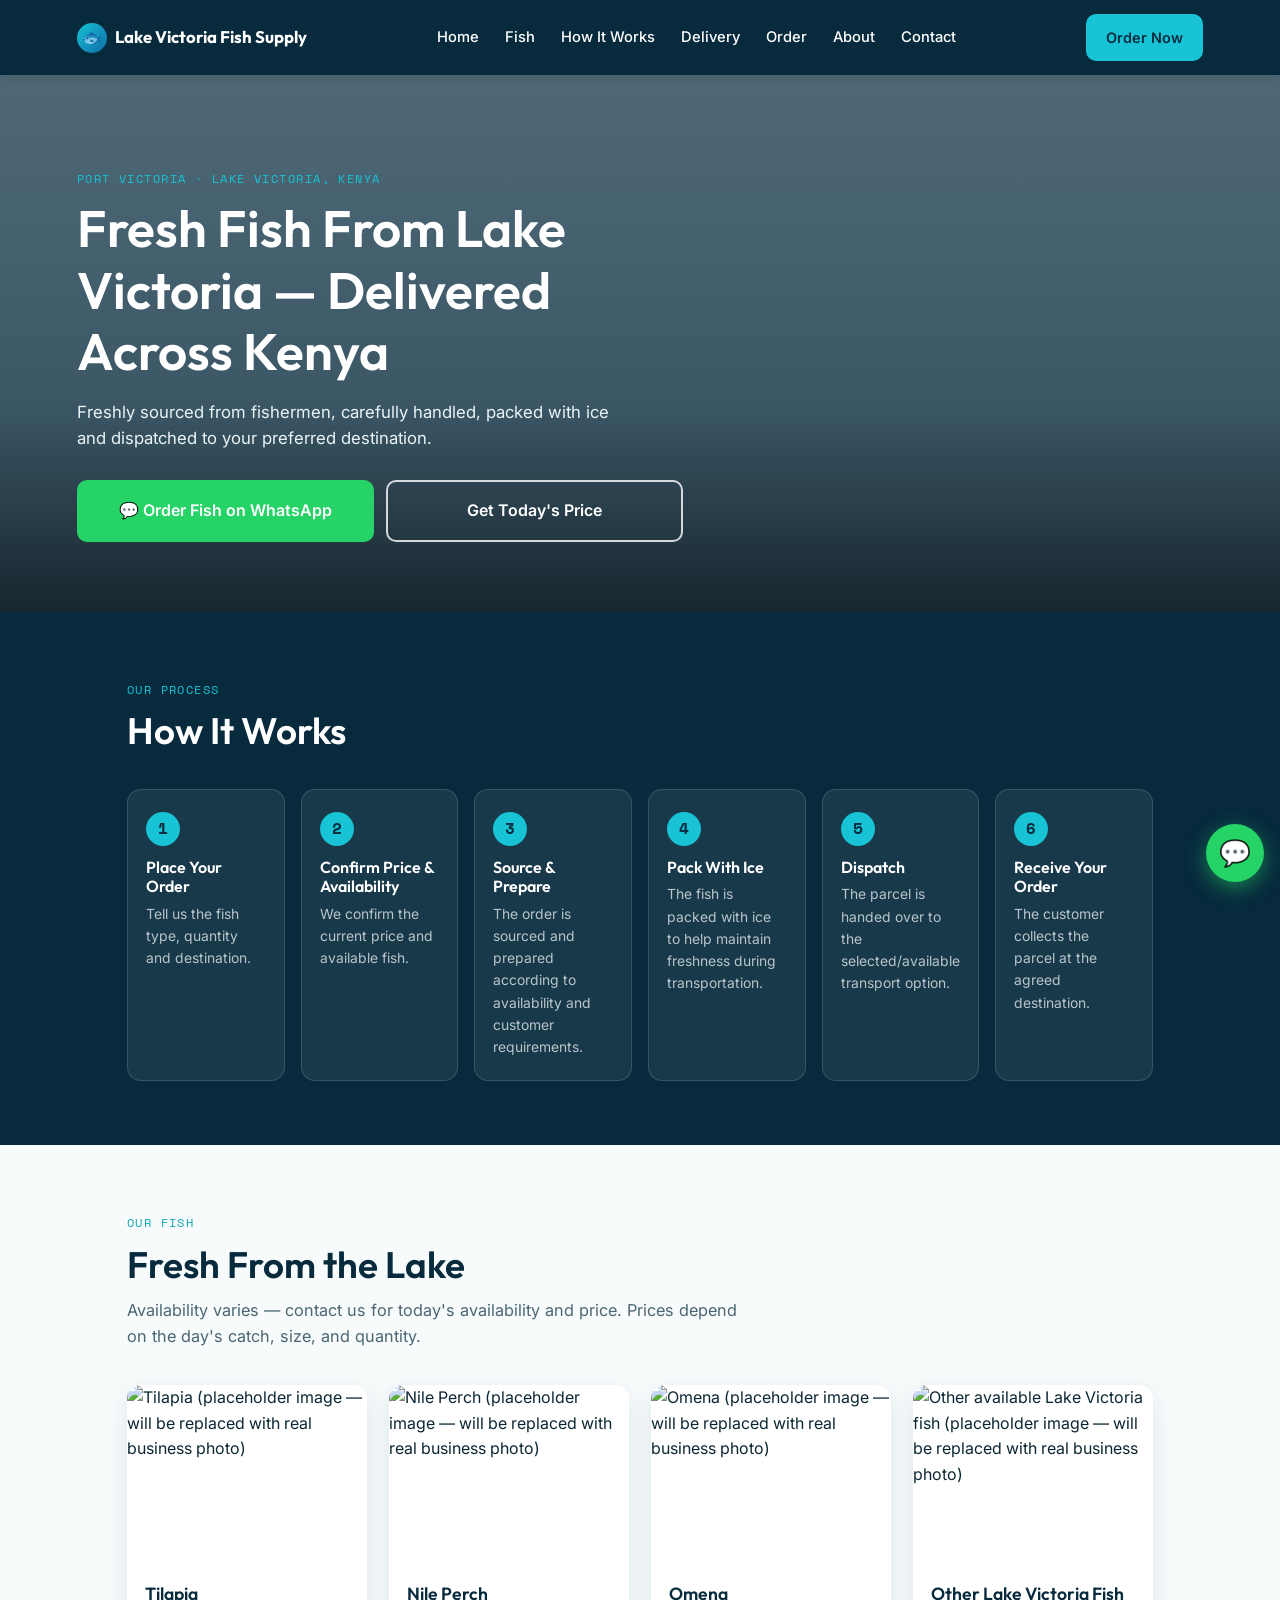
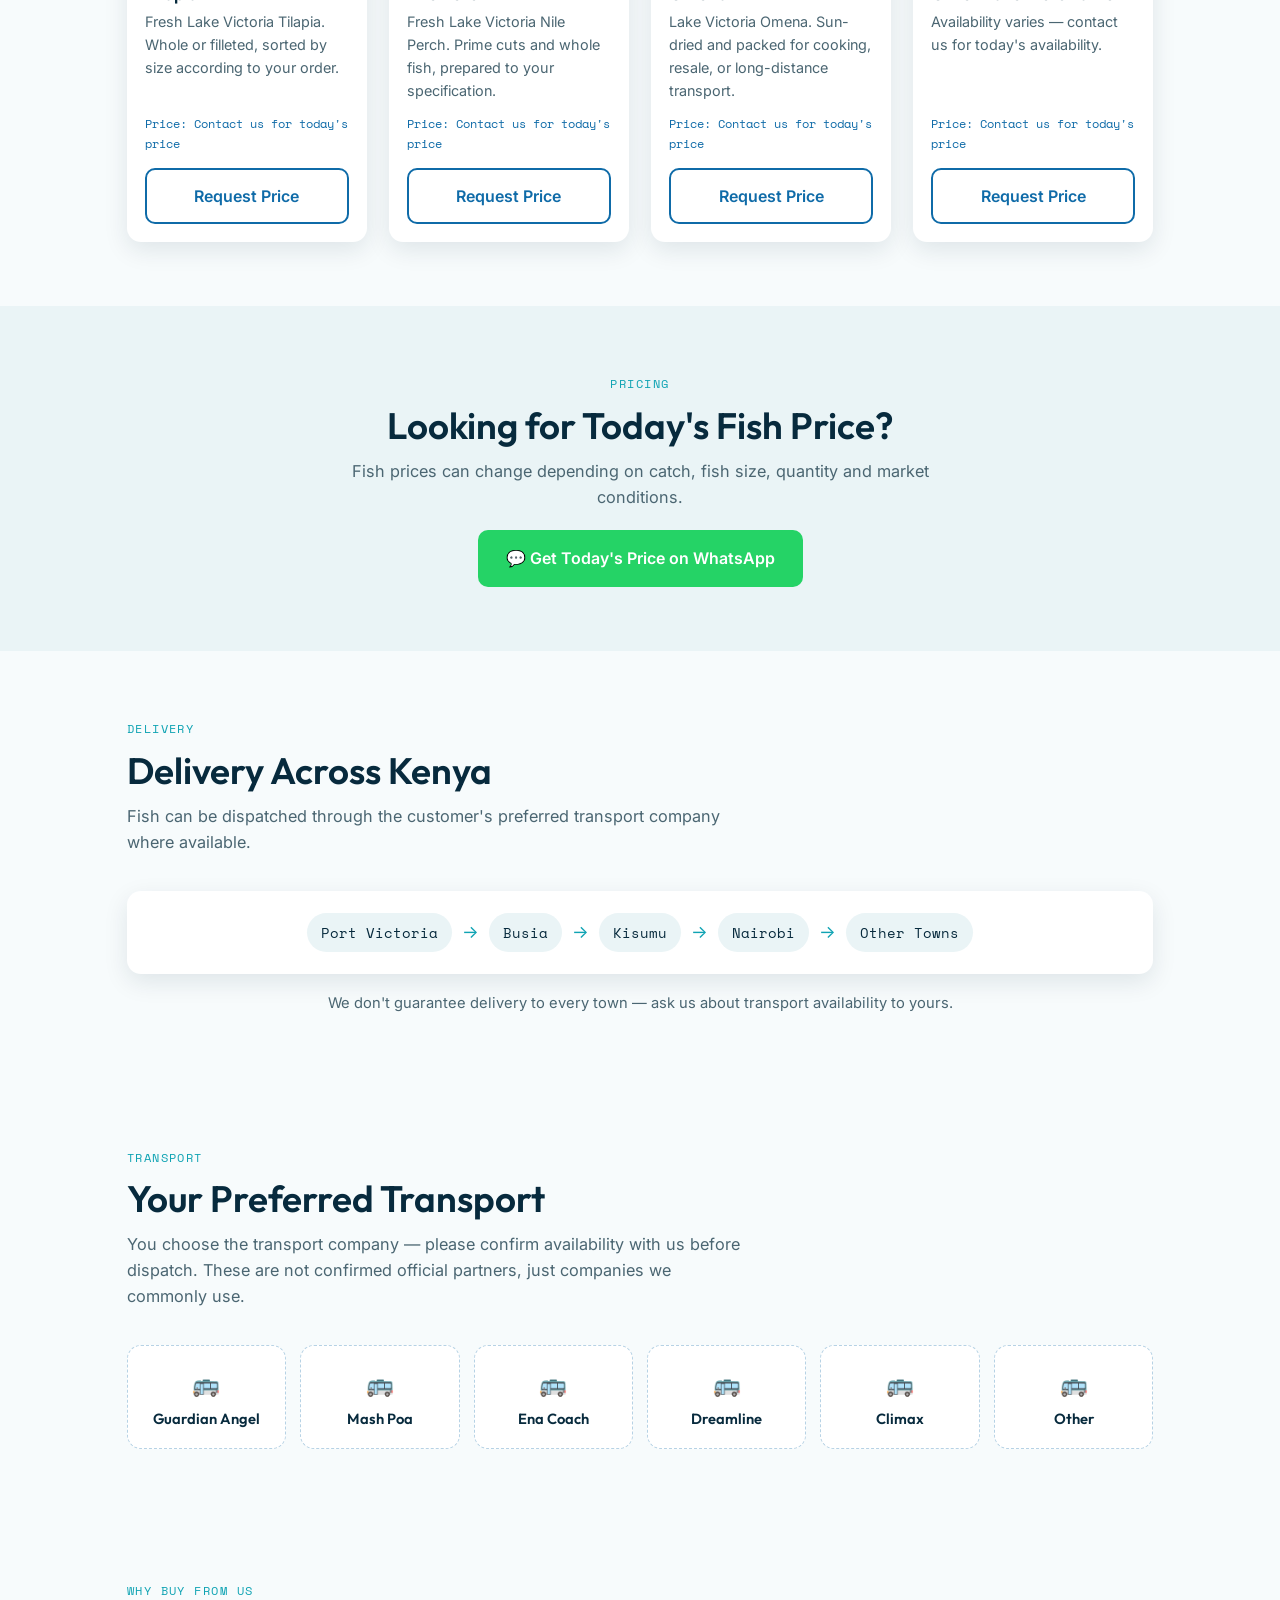
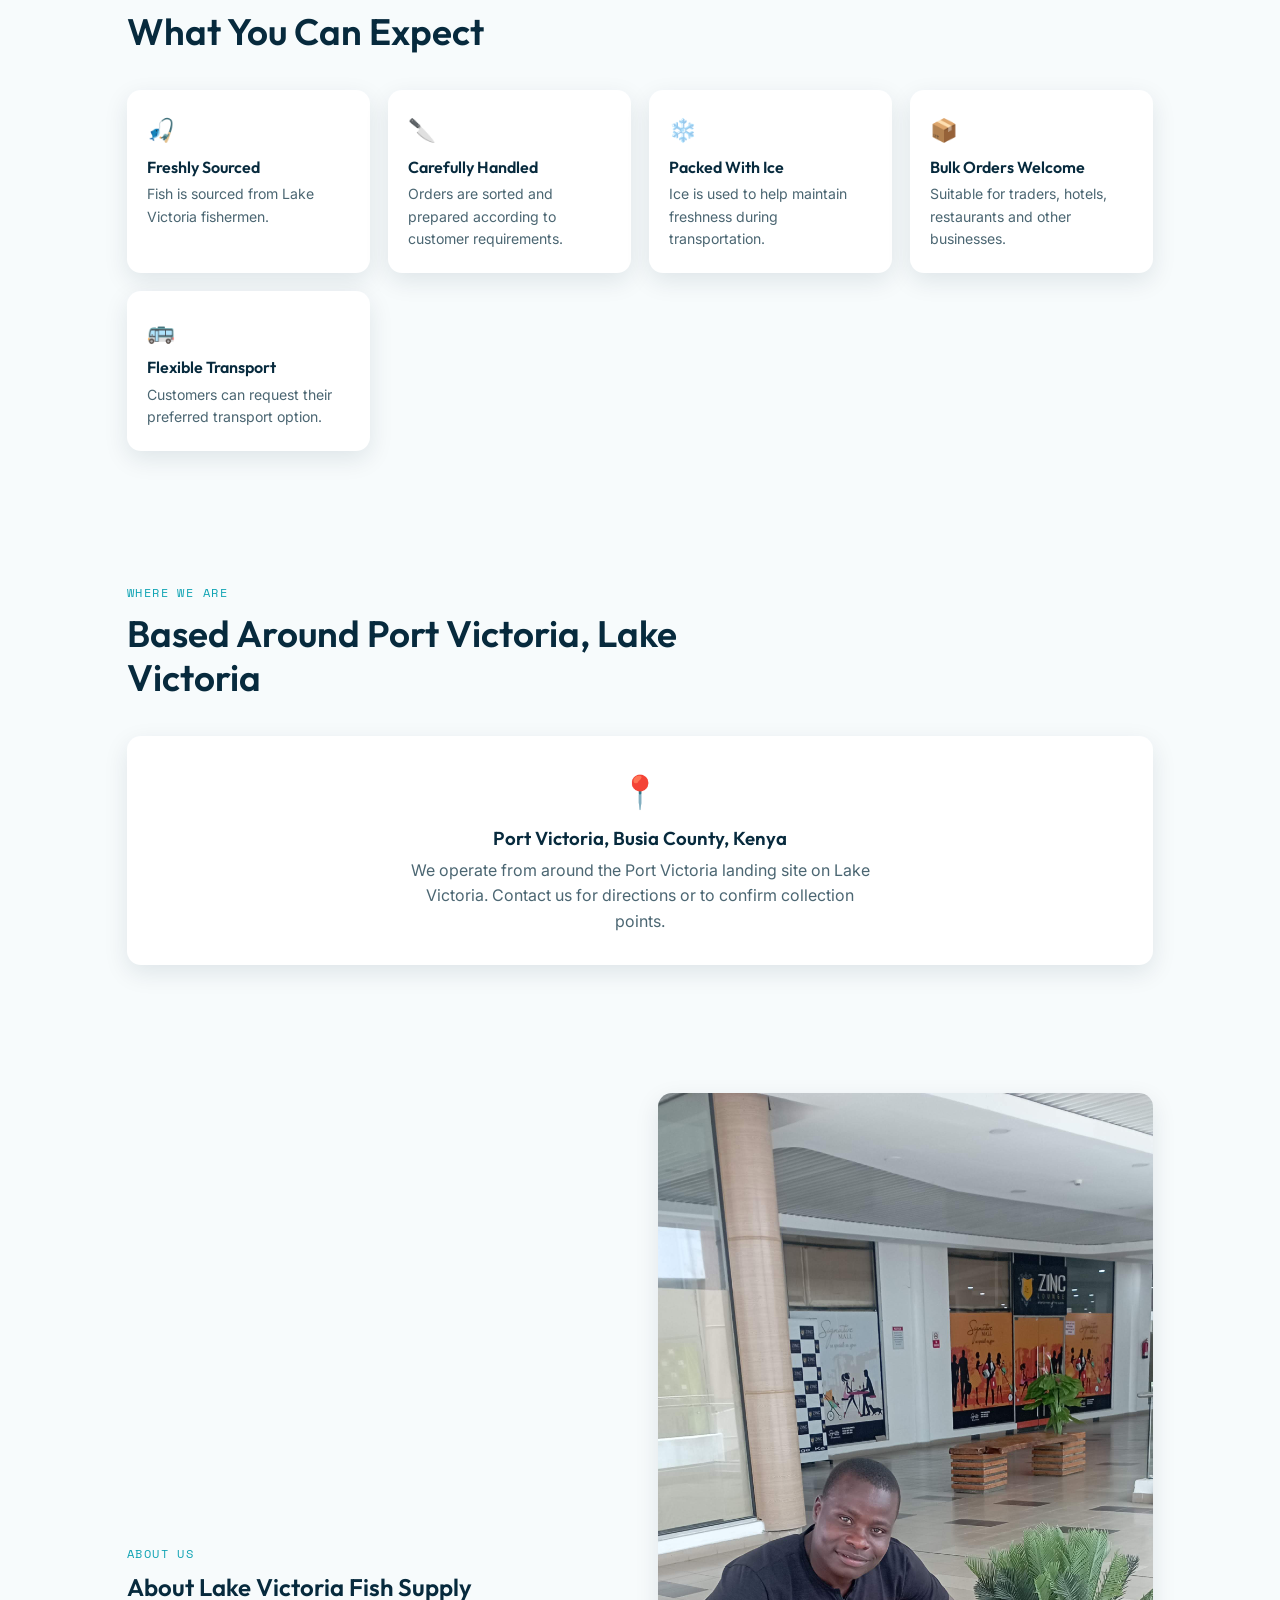
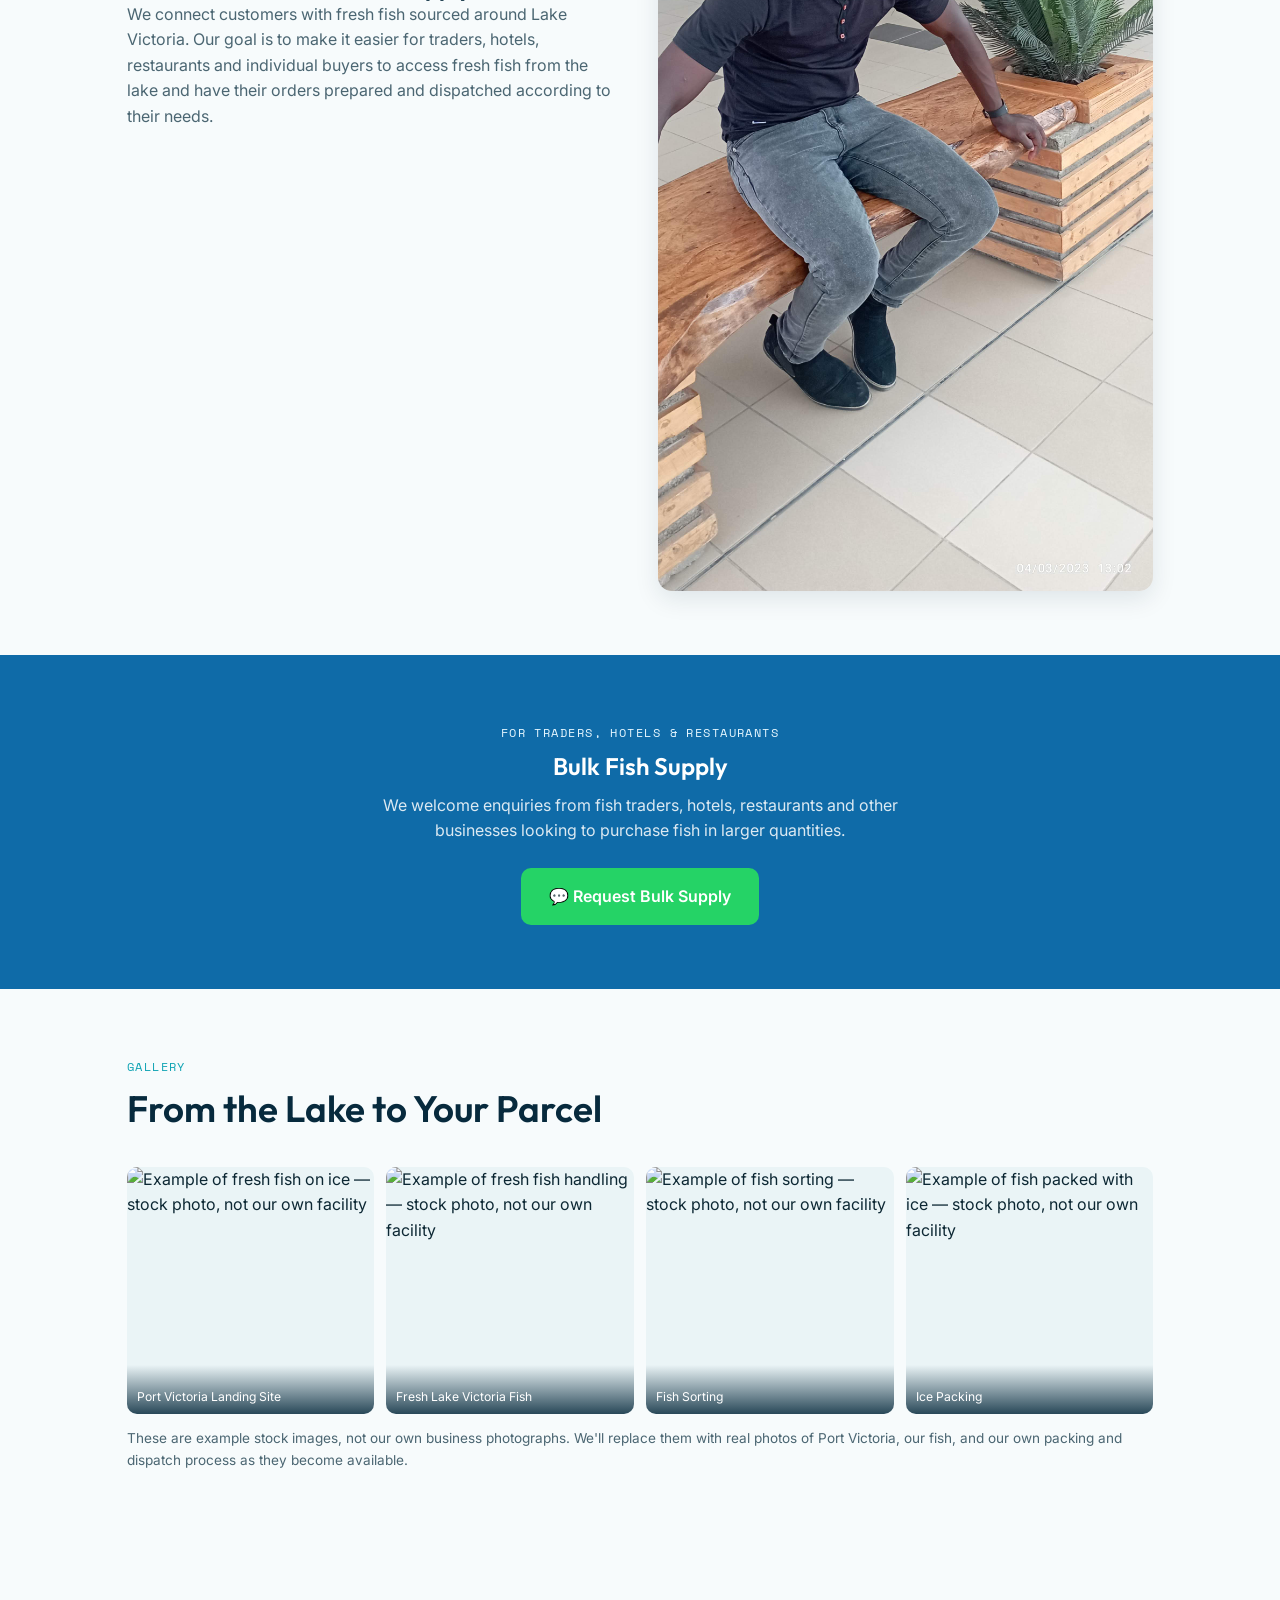
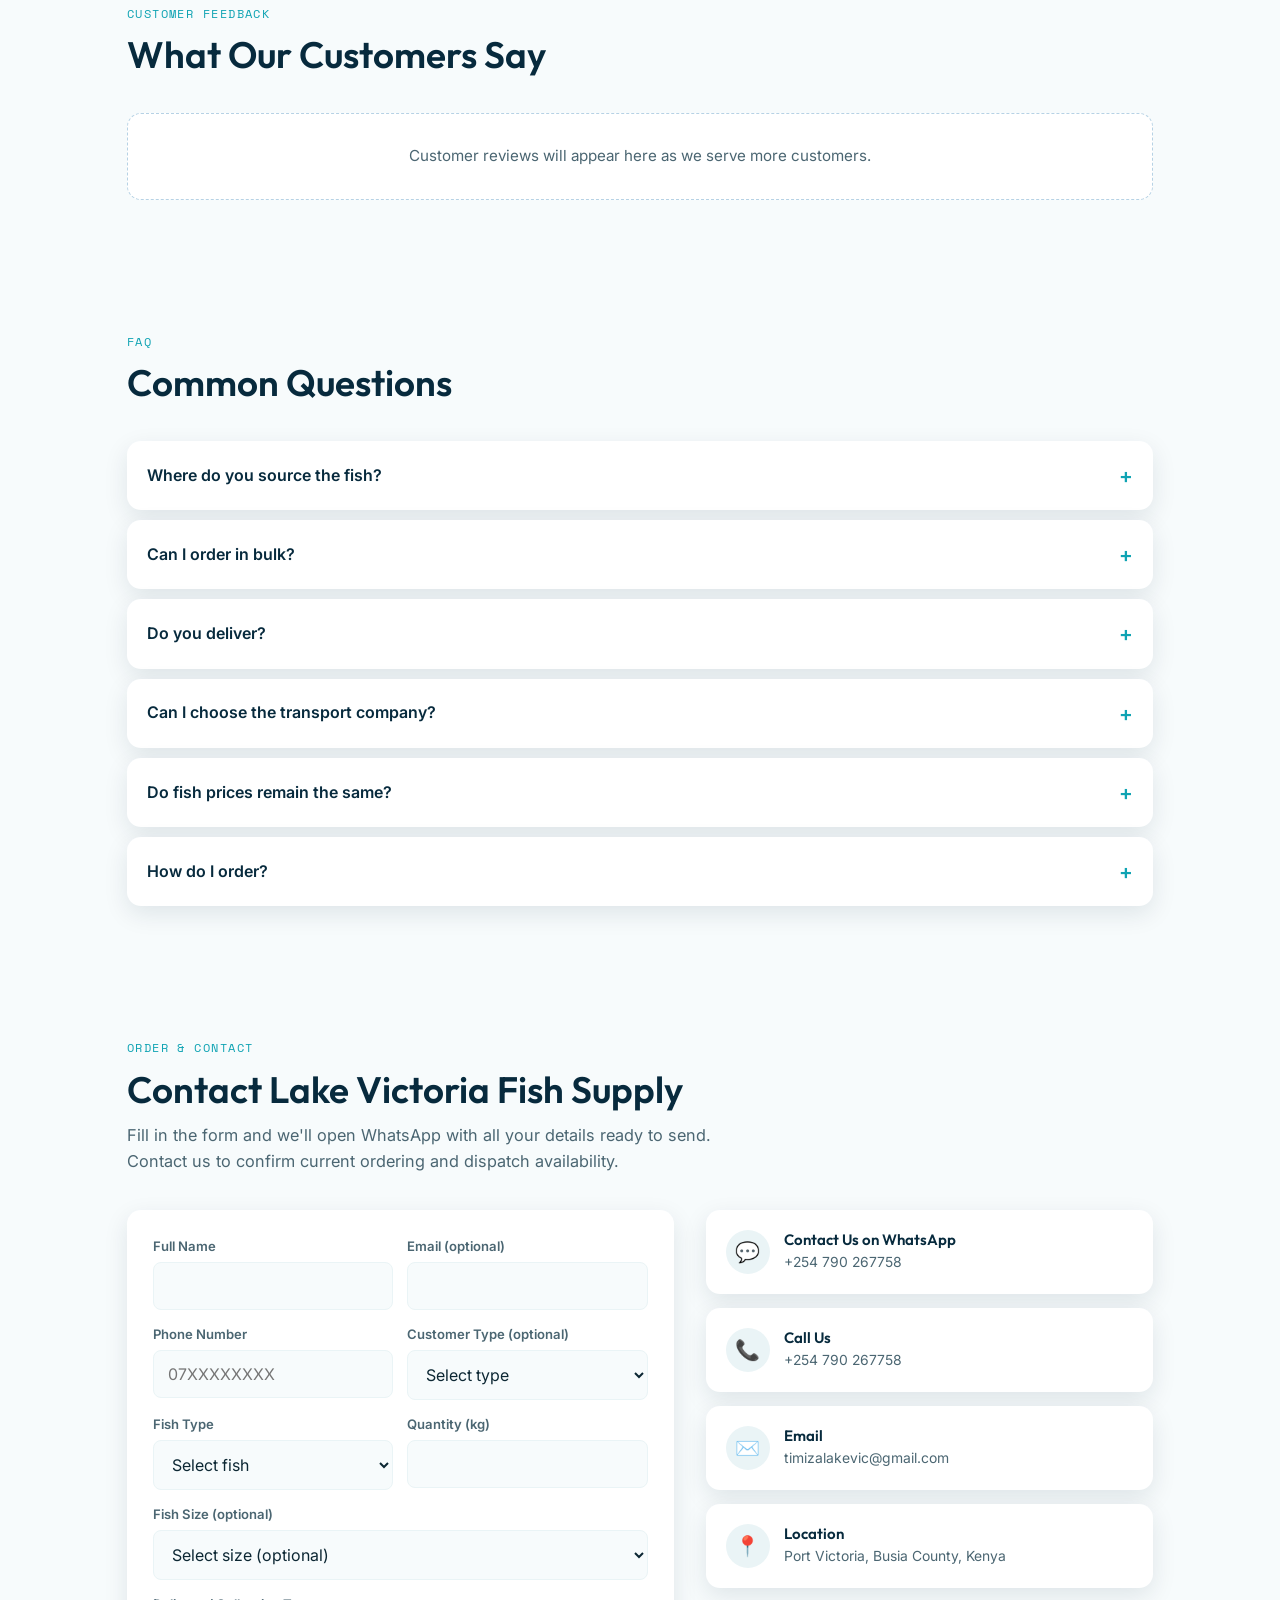
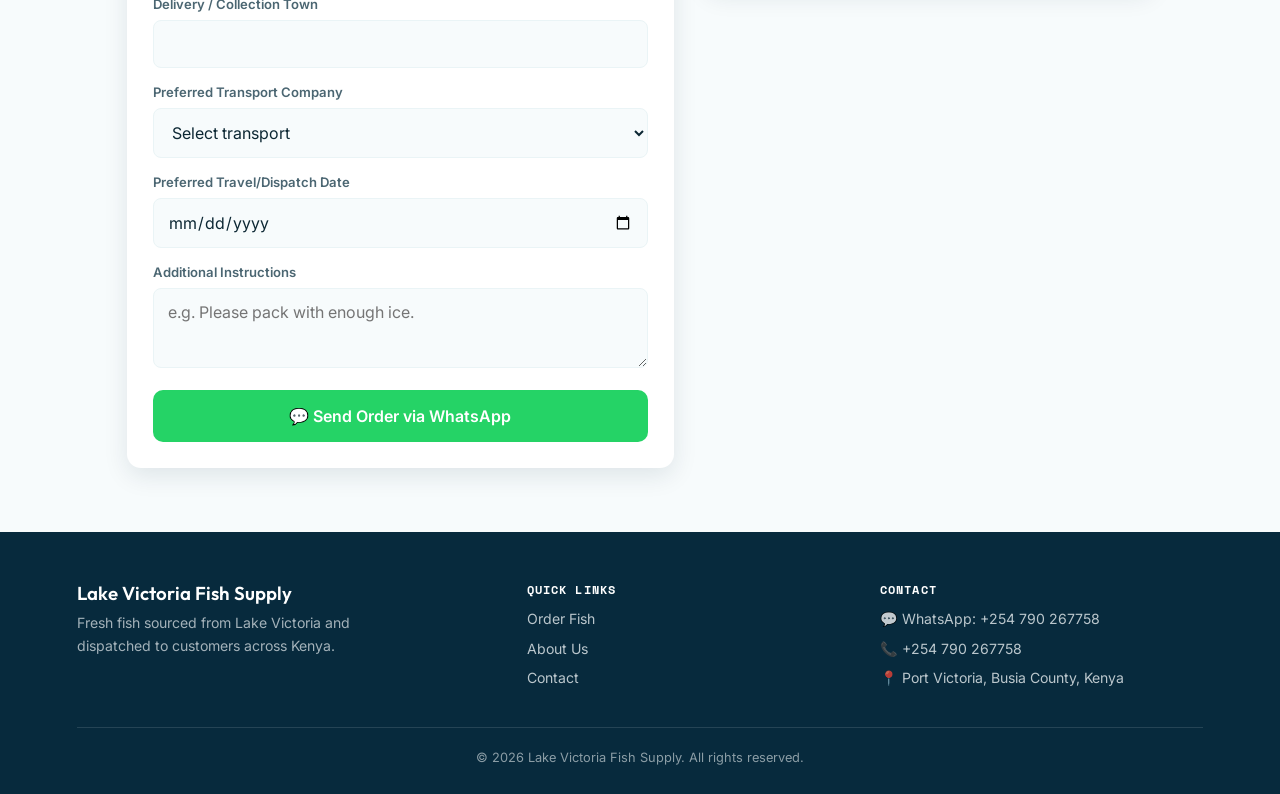
==== commit 30d8c3dc: "Add files via upload" ====
--- a/index-1.html
+++ b/index-1.html
@@ -3,8 +3,8 @@
 <head>
 <meta charset="UTF-8">
 <meta name="viewport" content="width=device-width, initial-scale=1.0">
-<title>Lake Victoria Fish Supply | Fresh Fish Delivered Across Kenya</title>
-<meta name="description" content="Fresh fish sourced from Lake Victoria and dispatched to customers, traders, hotels and restaurants across Kenya. Contact us for today's prices and availability.">
+<title>Lake Victoria Fish Supply | Fresh Fish From Lake Victoria</title>
+<meta name="description" content="Fresh fish sourced around Lake Victoria and dispatched to customers, traders, hotels and restaurants. Contact us for today's prices and availability.">
 <meta name="theme-color" content="#072a3d">
 <link rel="preconnect" href="https://fonts.googleapis.com">
 <link href="https://fonts.googleapis.com/css2?family=Outfit:wght@500;600;700&family=Inter:wght@400;500;600&family=Space+Mono:wght@400;700&display=swap" rel="stylesheet">
@@ -49,7 +49,7 @@
     <p class="sub">Freshly sourced from fishermen, carefully handled, packed with ice and dispatched to your preferred destination.</p>
     <div class="hero-actions">
       <a href="#" class="btn btn-whatsapp" data-wa-message="Hello Lake Victoria Fish Supply, I would like to place an order for fish.">💬 Order Fish on WhatsApp</a>
-      <a href="#" class="btn btn-ghost" data-wa-message="Hello Lake Victoria Fish Supply, please share today's fish prices and availability.">Get Today's Price</a>
+      <a href="#" class="btn btn-ghost" data-wa-message="Hello Lake Victoria Fish Supply, I would like to know today's fish prices and availability.">Get Today's Price</a>
     </div>
   </div>
 </header>
@@ -59,14 +59,15 @@
   <div class="section">
     <div class="section-head">
       <span class="eyebrow" style="color:#17c3d4">Our Process</span>
-      <h2>How We Get Your Fish to You</h2>
+      <h2>How It Works</h2>
     </div>
     <div class="steps-grid">
-      <div class="step-card"><span class="step-num mono">1</span><h3>Source</h3><p>We source fresh fish directly from fishermen around Lake Victoria.</p></div>
-      <div class="step-card"><span class="step-num mono">2</span><h3>Sort &amp; Prepare</h3><p>Fish is sorted according to type, size and customer's requirements.</p></div>
-      <div class="step-card"><span class="step-num mono">3</span><h3>Pack With Ice</h3><p>Orders are packed properly with ice to help maintain freshness during transportation.</p></div>
-      <div class="step-card"><span class="step-num mono">4</span><h3>Dispatch</h3><p>The parcel is handed over to the customer's preferred transport company.</p></div>
-      <div class="step-card"><span class="step-num mono">5</span><h3>Receive</h3><p>The customer receives the fish at the agreed destination and transport stage.</p></div>
+      <div class="step-card"><span class="step-num mono">1</span><h3>Place Your Order</h3><p>Tell us the fish type, quantity and destination.</p></div>
+      <div class="step-card"><span class="step-num mono">2</span><h3>Confirm Price &amp; Availability</h3><p>We confirm the current price and available fish.</p></div>
+      <div class="step-card"><span class="step-num mono">3</span><h3>Source &amp; Prepare</h3><p>The order is sourced and prepared according to availability and customer requirements.</p></div>
+      <div class="step-card"><span class="step-num mono">4</span><h3>Pack With Ice</h3><p>The fish is packed with ice to help maintain freshness during transportation.</p></div>
+      <div class="step-card"><span class="step-num mono">5</span><h3>Dispatch</h3><p>The parcel is handed over to the selected/available transport option.</p></div>
+      <div class="step-card"><span class="step-num mono">6</span><h3>Receive Your Order</h3><p>The customer collects the parcel at the agreed destination.</p></div>
     </div>
   </div>
 </section>
@@ -76,16 +77,16 @@
   <div class="section-head">
     <span class="eyebrow">Our Fish</span>
     <h2>Fresh From the Lake</h2>
-    <p>Today's price — contact us for current price. Prices depend on the day's catch, size, and quantity.</p>
+    <p>Availability varies — contact us for today's availability and price. Prices depend on the day's catch, size, and quantity.</p>
   </div>
   <div class="product-grid">
 
     <article class="product-card">
-      <img class="thumb" src="https://commons.wikimedia.org/wiki/Special:FilePath/Tilapia_fish.jpg?width=500" alt="Tilapia (placeholder image — will be replaced with real business photo)" loading="lazy">
+      <img class="thumb" src="https://images.unsplash.com/photo-1607629194532-53c98b8180da?auto=format&fit=crop&w=500&q=70" alt="Tilapia (placeholder image — will be replaced with real business photo)" loading="lazy">
       <div class="body">
         <h3>Tilapia</h3>
-        <p class="desc">Whole or filleted, sorted by size according to your order.</p>
-        <p class="price-note">Today's price — contact us for current price</p>
+        <p class="desc">Fresh Lake Victoria Tilapia. Whole or filleted, sorted by size according to your order.</p>
+        <p class="price-note">Price: Contact us for today's price</p>
         <button class="btn btn-outline btn-block" data-request-price="Tilapia">Request Price</button>
       </div>
     </article>
@@ -94,8 +95,8 @@
       <img class="thumb" src="https://images.unsplash.com/photo-1611214774777-3d997a9d0e35?auto=format&fit=crop&w=500&q=70" alt="Nile Perch (placeholder image — will be replaced with real business photo)" loading="lazy">
       <div class="body">
         <h3>Nile Perch</h3>
-        <p class="desc">Prime cuts and whole fish, prepared to your specification.</p>
-        <p class="price-note">Today's price — contact us for current price</p>
+        <p class="desc">Fresh Lake Victoria Nile Perch. Prime cuts and whole fish, prepared to your specification.</p>
+        <p class="price-note">Price: Contact us for today's price</p>
         <button class="btn btn-outline btn-block" data-request-price="Nile Perch">Request Price</button>
       </div>
     </article>
@@ -104,8 +105,8 @@
       <img class="thumb" src="https://images.unsplash.com/photo-1758827986233-6c0259b54fb1?auto=format&fit=crop&w=500&q=70" alt="Omena (placeholder image — will be replaced with real business photo)" loading="lazy">
       <div class="body">
         <h3>Omena</h3>
-        <p class="desc">Sun-dried and packed for cooking, resale, or long-distance transport.</p>
-        <p class="price-note">Today's price — contact us for current price</p>
+        <p class="desc">Lake Victoria Omena. Sun-dried and packed for cooking, resale, or long-distance transport.</p>
+        <p class="price-note">Price: Contact us for today's price</p>
         <button class="btn btn-outline btn-block" data-request-price="Omena">Request Price</button>
       </div>
     </article>
@@ -113,9 +114,9 @@
     <article class="product-card">
       <img class="thumb" src="https://images.unsplash.com/photo-1554071407-1fb7259a9118?auto=format&fit=crop&w=500&q=70" alt="Other available Lake Victoria fish (placeholder image — will be replaced with real business photo)" loading="lazy">
       <div class="body">
-        <h3>Other Available Fish</h3>
-        <p class="desc">Availability changes with the season — ask us what's available this week.</p>
-        <p class="price-note">Today's price — contact us for current price</p>
+        <h3>Other Lake Victoria Fish</h3>
+        <p class="desc">Availability varies — contact us for today's availability.</p>
+        <p class="price-note">Price: Contact us for today's price</p>
         <button class="btn btn-outline btn-block" data-request-price="Other available fish">Request Price</button>
       </div>
     </article>
@@ -128,10 +129,10 @@
   <div class="section">
     <div class="section-head">
       <span class="eyebrow">Pricing</span>
-      <h2>Today's Fish Prices</h2>
-      <p>Fish prices change depending on the day's catch, fish size, quantity and market conditions. Contact us for today's wholesale and retail prices.</p>
-    </div>
-    <a href="#" class="btn btn-whatsapp" data-wa-message="Hello Lake Victoria Fish Supply, please share today's fish prices and availability.">💬 Check Today's Price on WhatsApp</a>
+      <h2>Looking for Today's Fish Price?</h2>
+      <p>Fish prices can change depending on catch, fish size, quantity and market conditions.</p>
+    </div>
+    <a href="#" class="btn btn-whatsapp" data-wa-message="Hello Lake Victoria Fish Supply, I would like to know today's fish prices and availability.">💬 Get Today's Price on WhatsApp</a>
   </div>
 </section>
 
@@ -207,7 +208,7 @@
         <p>We connect customers with fresh fish sourced around Lake Victoria. Our goal is to make it easier for traders, hotels, restaurants and individual buyers to access fresh fish from the lake and have their orders prepared and dispatched according to their needs.</p>
       </div>
     </div>
-    <img src="images/about-photo.jpg" alt="Lake Victoria Fish Supply" loading="lazy">
+    <img src="about-photo-2.jpg" alt="Lake Victoria Fish Supply" loading="lazy">
   </div>
 </section>
 
@@ -215,9 +216,9 @@
 <section class="trust-band">
   <div class="section">
     <span class="eyebrow" style="color:#e6f7ff">For Traders, Hotels &amp; Restaurants</span>
-    <h2>Supplying Larger Orders and Recurring Supply</h2>
-    <p>Contact us for larger orders and recurring supply requirements — we're happy to discuss what works for your business.</p>
-    <a href="#" class="btn btn-whatsapp" data-wa-message="Hello Lake Victoria Fish Supply, I am interested in placing a bulk/wholesale order. Please share details on availability and pricing.">💬 Request Bulk Supply</a>
+    <h2>Bulk Fish Supply</h2>
+    <p>We welcome enquiries from fish traders, hotels, restaurants and other businesses looking to purchase fish in larger quantities.</p>
+    <a href="#" class="btn btn-whatsapp" data-wa-message="Hello Lake Victoria Fish Supply, I am interested in a bulk fish supply order. Please share today's prices and available fish.">💬 Request Bulk Supply</a>
   </div>
 </section>
 
@@ -228,12 +229,23 @@
     <h2>From the Lake to Your Parcel</h2>
   </div>
   <div class="gallery-grid">
-    <div class="gallery-item"><img src="https://images.unsplash.com/photo-1611214774777-3d997a9d0e35?auto=format&fit=crop&w=400&q=70" alt="Lake Victoria (placeholder — to be replaced with a real photo)" loading="lazy"><span class="gallery-cap">Lake Victoria</span></div>
-    <div class="gallery-item"><img src="https://images.unsplash.com/photo-1563557908-b7787229f123?auto=format&fit=crop&w=400&q=70" alt="Fresh fish (placeholder — to be replaced with a real photo)" loading="lazy"><span class="gallery-cap">Fresh fish</span></div>
-    <div class="gallery-item"><img src="https://images.unsplash.com/photo-1554071407-1fb7259a9118?auto=format&fit=crop&w=400&q=70" alt="Fish sorting (placeholder — to be replaced with a real photo)" loading="lazy"><span class="gallery-cap">Fish sorting</span></div>
-    <div class="gallery-item"><img src="https://images.unsplash.com/photo-1758827986233-6c0259b54fb1?auto=format&fit=crop&w=400&q=70" alt="Fish packed with ice (placeholder — to be replaced with a real photo)" loading="lazy"><span class="gallery-cap">Packed with ice</span></div>
-  </div>
-  <p class="gallery-note">These are placeholder images. We'll swap them for real photos of Port Victoria, our fishermen, and our own packaging and dispatch process as they become available.</p>
+    <div class="gallery-item"><img src="https://images.unsplash.com/photo-1611214774777-3d997a9d0e35?auto=format&fit=crop&w=400&q=70" alt="Example of fresh fish on ice — stock photo, not our own facility" loading="lazy"><span class="gallery-cap">Port Victoria Landing Site</span></div>
+    <div class="gallery-item"><img src="https://images.unsplash.com/photo-1563557908-b7787229f123?auto=format&fit=crop&w=400&q=70" alt="Example of fresh fish handling — stock photo, not our own facility" loading="lazy"><span class="gallery-cap">Fresh Lake Victoria Fish</span></div>
+    <div class="gallery-item"><img src="https://images.unsplash.com/photo-1554071407-1fb7259a9118?auto=format&fit=crop&w=400&q=70" alt="Example of fish sorting — stock photo, not our own facility" loading="lazy"><span class="gallery-cap">Fish Sorting</span></div>
+    <div class="gallery-item"><img src="https://images.unsplash.com/photo-1758827986233-6c0259b54fb1?auto=format&fit=crop&w=400&q=70" alt="Example of fish packed with ice — stock photo, not our own facility" loading="lazy"><span class="gallery-cap">Ice Packing</span></div>
+  </div>
+  <p class="gallery-note">These are example stock images, not our own business photographs. We'll replace them with real photos of Port Victoria, our fish, and our own packing and dispatch process as they become available.</p>
+</section>
+
+<!-- ================= TESTIMONIALS ================= -->
+<section class="section">
+  <div class="section-head">
+    <span class="eyebrow">Customer Feedback</span>
+    <h2>What Our Customers Say</h2>
+  </div>
+  <div class="testimonial-placeholder">
+    <p>Customer reviews will appear here as we serve more customers.</p>
+  </div>
 </section>
 
 <!-- ================= FAQ ================= -->
@@ -274,14 +286,30 @@
 <section class="section" id="order">
   <div class="section-head">
     <span class="eyebrow">Order &amp; Contact</span>
-    <h2>Place Your Order</h2>
-    <p>Fill in the form and we'll open WhatsApp with all your details ready to send.</p>
+    <h2>Contact Lake Victoria Fish Supply</h2>
+    <p>Fill in the form and we'll open WhatsApp with all your details ready to send. Contact us to confirm current ordering and dispatch availability.</p>
   </div>
   <div class="contact-wrap" id="contact">
 
     <form class="order-form" id="orderForm" aria-label="Fish order form">
-      <div><label for="fullName">Full Name</label><input type="text" id="fullName" name="fullName" required></div>
-      <div><label for="phone">Phone Number</label><input type="tel" id="phone" name="phone" required></div>
+      <div class="form-row two">
+        <div><label for="fullName">Full Name</label><input type="text" id="fullName" name="fullName" required></div>
+        <div><label for="email">Email (optional)</label><input type="email" id="email" name="email"></div>
+      </div>
+      <div class="form-row two">
+        <div><label for="phone">Phone Number</label><input type="tel" id="phone" name="phone" placeholder="07XXXXXXXX" required></div>
+        <div>
+          <label for="customerType">Customer Type (optional)</label>
+          <select id="customerType" name="customerType">
+            <option value="">Select type</option>
+            <option>Individual</option>
+            <option>Fish Trader</option>
+            <option>Hotel</option>
+            <option>Restaurant</option>
+            <option>Other</option>
+          </select>
+        </div>
+      </div>
       <div class="form-row two">
         <div>
           <label for="fishType">Fish Type</label>
@@ -296,7 +324,7 @@
         <div><label for="quantity">Quantity (kg)</label><input type="number" id="quantity" name="quantity" min="1" required></div>
       </div>
       <div>
-        <label for="size">Preferred Fish Size</label>
+        <label for="size">Fish Size (optional)</label>
         <select id="size" name="size">
           <option value="">Select size (optional)</option>
           <option>Small</option>
@@ -325,9 +353,9 @@
     </form>
 
     <div class="contact-side">
-      <a class="contact-card whatsapp" href="https://wa.me/254790267758" target="_blank" rel="noopener">
+      <a class="contact-card whatsapp" href="#" data-wa-message="Hello Lake Victoria Fish Supply, I would like to make an enquiry.">
         <div class="icon">💬</div>
-        <div><h4>WhatsApp</h4><p>+254 790 267758</p></div>
+        <div><h4>Contact Us on WhatsApp</h4><p>+254 790 267758</p></div>
       </a>
       <a class="contact-card" href="tel:+254790267758">
         <div class="icon">📞</div>
@@ -371,6 +399,6 @@
 
 <a class="fab-whatsapp" href="#" data-wa-message="Hello Lake Victoria Fish Supply, I would like to enquire about today's fish prices and availability." aria-label="Chat on WhatsApp">💬</a>
 
-<script src="script.js"></script>
+<script src="script-5.js"></script>
 </body>
 </html>
--- a/style.css
+++ b/style.css
@@ -124,7 +124,8 @@
 .steps-band .section-head h2 { color: var(--white); }
 .steps-band .section-head p { color: rgba(247,251,252,0.75); }
 .steps-grid { display: grid; grid-template-columns: 1fr; gap: 16px; }
-@media (min-width: 800px) { .steps-grid { grid-template-columns: repeat(5, 1fr); } }
+@media (min-width: 640px) { .steps-grid { grid-template-columns: repeat(3, 1fr); } }
+@media (min-width: 1000px) { .steps-grid { grid-template-columns: repeat(6, 1fr); } }
 .step-card { background: rgba(255,255,255,0.07); border: 1px solid rgba(255,255,255,0.14); border-radius: var(--radius); padding: 22px 18px; }
 .step-card .step-num {
   width: 34px; height: 34px; border-radius: 50%; background: var(--aqua); color: var(--navy);
@@ -195,6 +196,12 @@
 }
 .gallery-note { margin-top: 14px; font-size: 0.85rem; color: var(--ink-soft); }
 
+/* ---------- Testimonials (placeholder until real reviews exist) ---------- */
+.testimonial-placeholder {
+  background: var(--white); border: 1.5px dashed rgba(15,107,168,0.3); border-radius: var(--radius);
+  padding: 30px; text-align: center; color: var(--ink-soft); font-size: 0.95rem;
+}
+
 /* ---------- FAQ ---------- */
 .faq-list { display: grid; gap: 10px; }
 .faq-item { background: var(--white); border-radius: var(--radius); box-shadow: var(--shadow); overflow: hidden; }
